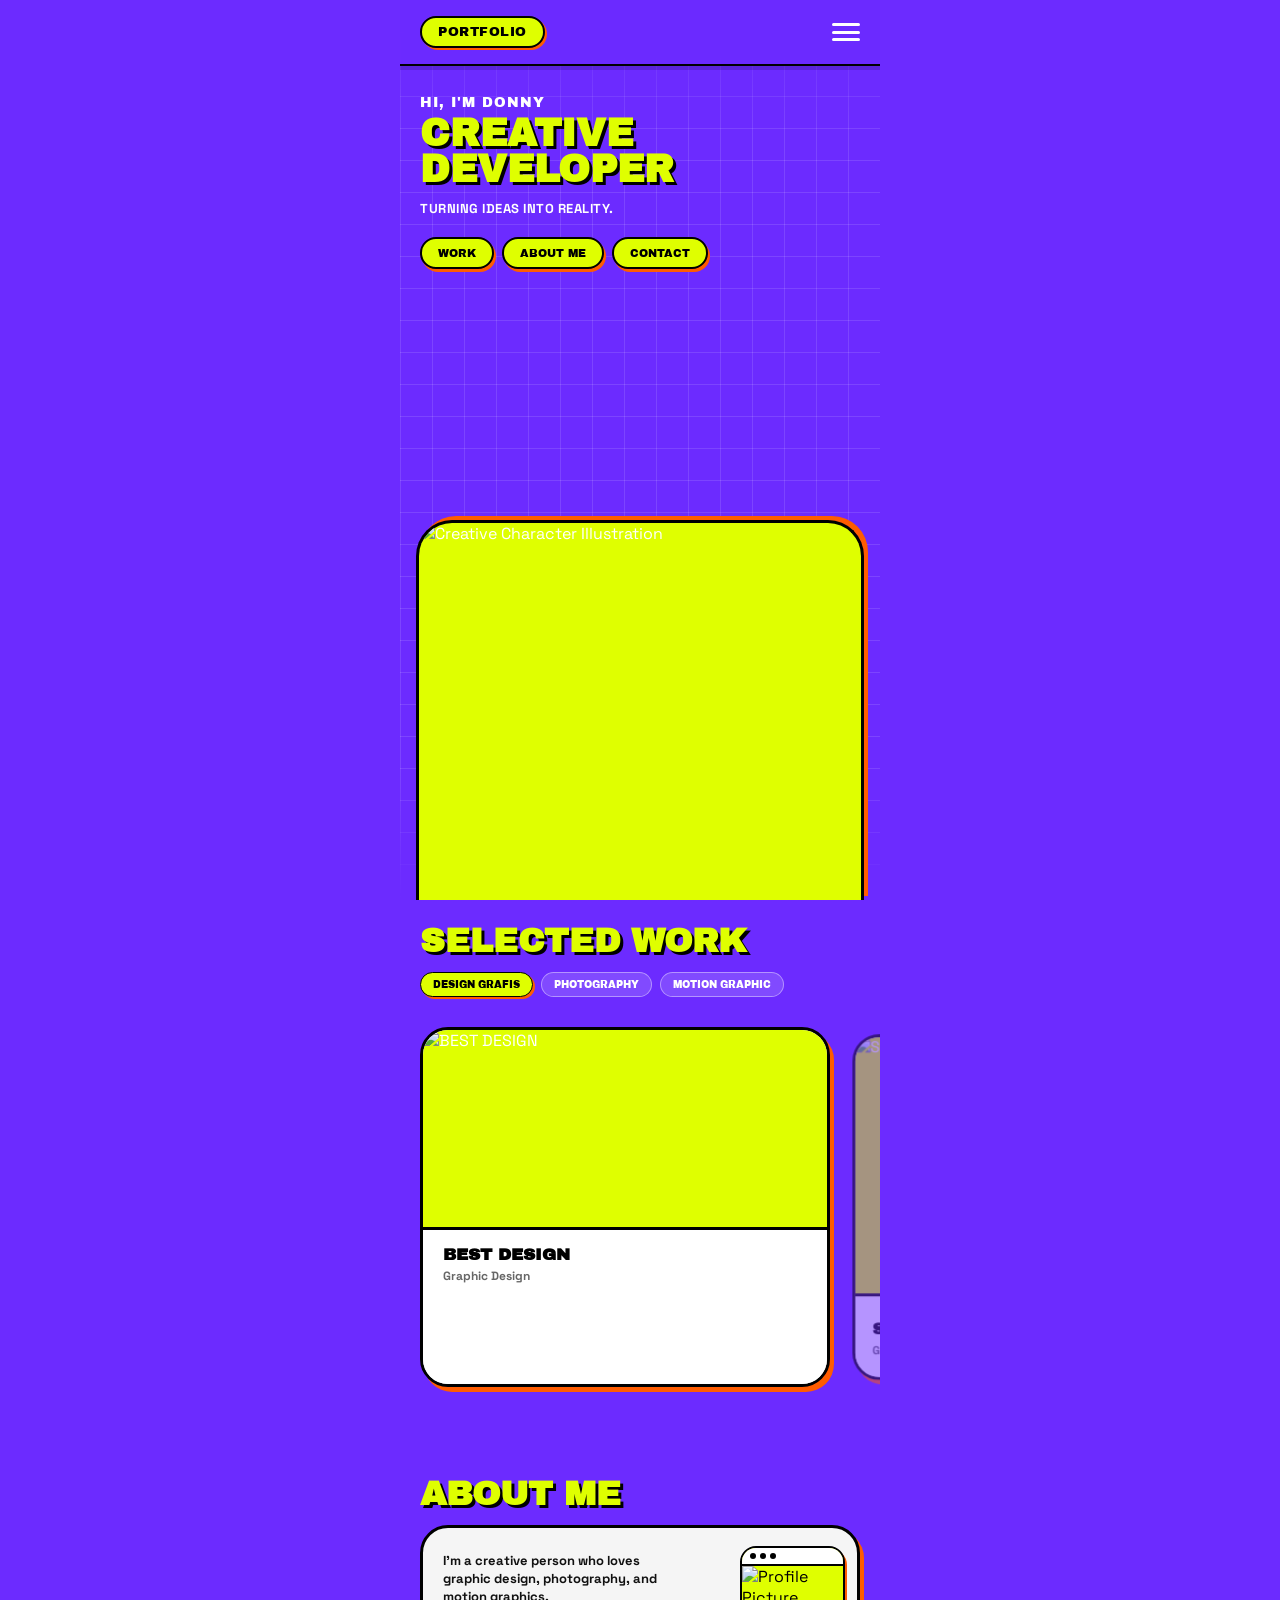
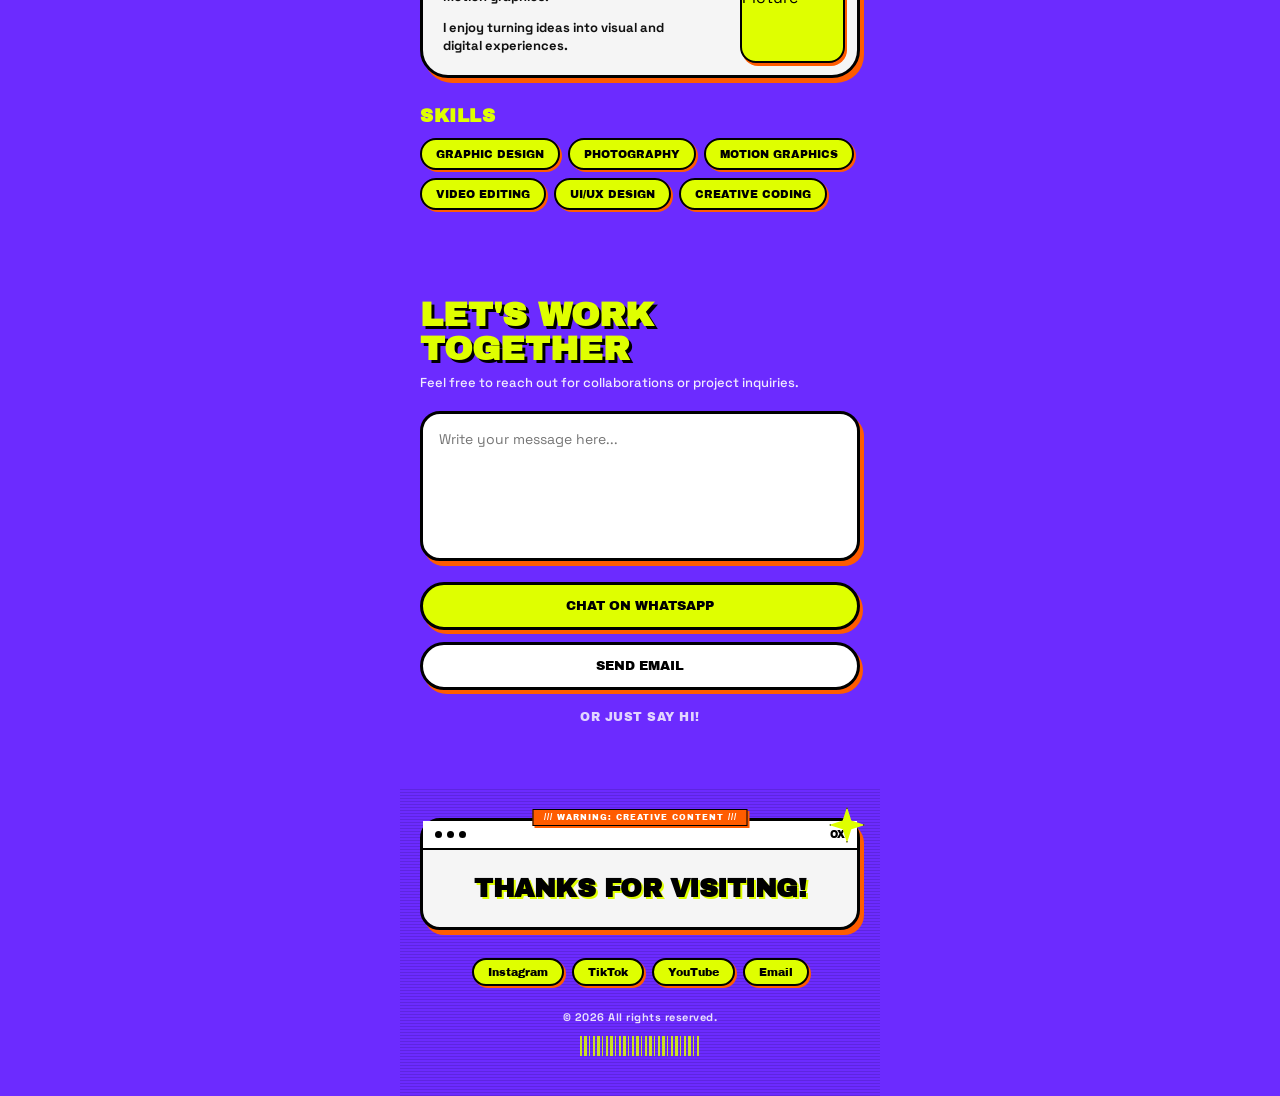
==== mobile.html @ 58818fea "Add files via upload" ====
<!DOCTYPE html>
<html lang="en">
<head>
  <meta charset="UTF-8">
  <meta name="viewport" content="width=device-width, initial-scale=1.0">
  <title>Donny Satriadi - Portfolio</title>
  <link rel="stylesheet" href="mobile.css">
</head>
<body class="mobile-layout">
  <div class="loader-screen">
    <div class="loader-container">
      <p class="loader-title">LOADING SYSTEM...</p>
      <div class="loader-bar-wrapper">
        <div class="loader-bar-fill"></div>
      </div>
    </div>
  </div>

  <div class="bg-grid-pattern" aria-hidden="true"></div>
  
  <header class="mobile-header">
    <div class="logo-container">
      <span class="logo">PORTFOLIO</span>
    </div>
    <button type="button" id="hamburger-btn" class="hamburger-btn" aria-label="Open Menu">
      <span class="hamburger-line"></span>
      <span class="hamburger-line"></span>
      <span class="hamburger-line"></span>
    </button>
  </header>

  <section id="home" class="mobile-home">
    <div class="home-hero">
      <p class="hero-intro">HI, I'M DONNY</p>
      <h1 class="hero-title">CREATIVE DEVELOPER</h1>
      <p class="hero-subtitle">TURNING IDEAS INTO REALITY.</p>
      <div class="hero-buttons">
        <a href="#work" class="btn btn-work">WORK</a>
        <a href="#about" class="btn btn-about">ABOUT ME</a>
        <a href="#contact" class="btn btn-contact">CONTACT</a>
      </div>
    </div>

    <div class="character-area">
      <img src="images/hero-profil.png" alt="Creative Character Illustration" class="character-img">
    </div>
  </section>

  <div id="mobile-menu" class="mobile-menu-overlay">
    <div class="menu-header">
      <div class="logo-container">
        <span class="logo">PORTFOLIO</span>
      </div>
      <button type="button" id="menu-close-btn" class="close-btn" aria-label="Close Menu">&times;</button>
    </div>

    <nav class="mobile-nav">
      <ul class="nav-links">
        <li><a href="#work" class="nav-link">WORK</a></li>
        <li><a href="#about" class="nav-link">ABOUT ME</a></li>
        <li><a href="#contact" class="nav-link">CONTACT</a></li>
      </ul>
    </nav>

    <div class="menu-socials">
      <a href="#" class="social-link" aria-label="Instagram">Instagram</a>
      <a href="#" class="social-link" aria-label="TikTok">TikTok</a>
      <a href="#" class="social-link" aria-label="YouTube">YouTube</a>
      <a href="mailto:donnystr23@gmail.com" class="social-link" aria-label="Email">Email</a>
    </div>
  </div>

  <section id="work" class="mobile-work">
    <div class="work-header">
      <h2 class="section-title">SELECTED WORK</h2>
      <ul class="work-categories">
        <li class="category-item active" data-category="design">DESIGN GRAFIS</li>
        <li class="category-item" data-category="photography">PHOTOGRAPHY</li>
        <li class="category-item" data-category="motion">MOTION GRAPHIC</li>
      </ul>
    </div>

    <div class="carousel-container" id="work-carousel">
      <div class="carousel-track" id="carousel-track">
      <div class="carousel-track" id="carousel-track">
      </div>

      <div class="carousel-indicators" id="carousel-indicators">
      </div>
    </div>
  </section>

  <section id="about" class="mobile-about">
    <div class="about-content">
      <h2 class="section-title">ABOUT ME</h2>
      
      <div class="about-bio-container">
        <div class="about-text-box">
          <p class="about-desc">
            I'm a creative person who loves graphic design, photography, and motion graphics.
          </p>
          <p class="about-desc">
            I enjoy turning ideas into visual and digital experiences.
          </p>
        </div>

        <div class="about-avatar-wrapper">
          <div class="retro-window-header">
            <span class="window-dot"></span>
            <span class="window-dot1"></span>
            <span class="window-dot2"></span>
          </div>
          <img src="images/about-me.png" alt="Profile Picture" class="profile-img">
        </div>
      </div>

      <div class="skills-wrapper">
        <h3 class="skills-title">SKILLS</h3>
        <ul class="skills-list" id="skills-list"></ul>
      </div>
    </div>
  </section>

  <section id="contact" class="mobile-contact">
    <div class="contact-content">
      <h2 class="section-title">LET'S WORK TOGETHER</h2>
      <p class="contact-desc">Feel free to reach out for collaborations or project inquiries.</p>

      <form class="contact-form" action="#" method="post">
        <label for="contact-message" class="visually-hidden">Message</label>
        <textarea id="contact-message" name="message" class="contact-textarea" placeholder="Write your message here..."></textarea>
      </form>

      <div class="contact-actions">
        <a href="#" class="contact-btn whatsapp-btn" target="_blank" rel="noopener noreferrer">
          CHAT ON WHATSAPP
        </a>
        <a href="#" class="contact-btn email-btn">
          SEND EMAIL
        </a>
      </div>

      <p class="contact-alt-text">OR JUST SAY HI!</p>
    </div>
  </section>

  <footer class="mobile-footer">
    <div class="footer-card">
      <div class="retro-window-bar">
        <span class="window-dot"></span>
        <span class="window-dot"></span>
        <span class="window-dot"></span>
        <span class="window-close-x">OX</span>
      </div>
      <div class="footer-card-body">
        <h2 class="footer-heading">THANKS FOR VISITING!</h2>
      </div>
    </div>

    <div class="footer-socials">
      <a href="#" class="social-icon" aria-label="Instagram">Instagram</a>
      <a href="#" class="social-icon" aria-label="TikTok">TikTok</a>
      <a href="#" class="social-icon" aria-label="YouTube">YouTube</a>
      <a href="mailto:donnystr23@gmail.com" class="social-icon" aria-label="Email">Email</a>
    </div>

    <div class="footer-bottom">
      <p class="copyright">&copy; 2026 All rights reserved.</p>
    </div>
  </footer>

  <script src="mobile.js"></script>
</body>
</html>
---- mobile.css ----
@import url('https://fonts.googleapis.com/css2?family=Archivo+Black&family=Space+Grotesk:wght@500;700&display=swap');

* {
  margin: 0;
  padding: 0;
  box-sizing: border-box;
  -webkit-tap-highlight-color: transparent;
}

html {
  scroll-behavior: smooth;
}

body.mobile-layout {
  width: 100%;
  max-width: 480px;
  margin: 0 auto;
  min-height: 100vh;
  background-color: #6C2BFF;
  color: #FFFFFF;
  font-family: 'Space Grotesk', sans-serif;
  overflow-x: hidden;
  position: relative;
}

.visually-hidden {
  position: absolute;
  width: 1px;
  height: 1px;
  padding: 0;
  margin: -1px;
  overflow: hidden;
  clip: rect(0, 0, 0, 0);
  white-space: nowrap;
  border: 0;
}

.bg-grid-pattern {
  position: fixed;
  top: 0;
  left: 50%;
  transform: translateX(-50%);
  width: 100%;
  max-width: 480px;
  height: 100vh;
  z-index: 0;
  pointer-events: none;
  background-size: 32px 32px;
  background-image: 
    linear-gradient(to right, rgba(255, 255, 255, 0.12) 1px, transparent 1px),
    linear-gradient(to bottom, rgba(255, 255, 255, 0.12) 1px, transparent 1px);
  -webkit-mask-image: linear-gradient(
    to bottom,
    transparent 0%,
    black 15%,
    black 85%,
    transparent 100%
  );
  mask-image: linear-gradient(
    to bottom,
    transparent 0%,
    black 15%,
    black 85%,
    transparent 100%
  );
}

.mobile-home,
.mobile-work,
.mobile-about,
.mobile-contact,
.mobile-footer {
  position: relative;
  z-index: 1;
}

.mobile-header {
  position: fixed;
  top: 0;
  left: 50%;
  transform: translateX(-50%);
  width: 100%;
  max-width: 480px;
  z-index: 100;
  display: flex;
  justify-content: space-between;
  align-items: center;
  padding: 16px 20px;
  background: rgba(108, 43, 255, 0.95);
  backdrop-filter: blur(10px);
  border-bottom: 2px solid #000000;
  box-shadow: 0 4px 0 rgba(0, 0, 0, 0.15);
}

.logo-container .logo {
  display: inline-block;
  background-color: #DFFF00;
  color: #000000;
  font-family: 'Archivo Black', sans-serif;
  font-size: 13px;
  padding: 7px 16px;
  border-radius: 50px;
  border: 2px solid #000000;
  box-shadow: 2px 2px 0 #FF5C00;
  letter-spacing: 0.5px;
}

.hamburger-btn {
  background: none;
  border: none;
  cursor: pointer;
  display: flex;
  flex-direction: column;
  justify-content: space-between;
  width: 28px;
  height: 18px;
  padding: 0;
}

.hamburger-line {
  display: block;
  width: 100%;
  height: 3px;
  background-color: #FFFFFF;
  border-radius: 4px;
  transition: transform 0.25s ease, opacity 0.25s ease;
}

.mobile-home {
  display: flex;
  flex-direction: column;
  min-height: 100vh;
  padding-top: 75px;
  padding-bottom: 0;
}

.home-hero {
  padding: 20px 20px 10px;
}

.hero-intro {
  font-family: 'Archivo Black', sans-serif;
  font-size: 14px;
  letter-spacing: 1px;
  color: #FFFFFF;
  margin-bottom: 6px;
}

.hero-title {
  font-family: 'Archivo Black', sans-serif;
  font-size: 38px;
  line-height: 0.95;
  color: #DFFF00;
  text-transform: uppercase;
  margin-bottom: 12px;
  text-shadow: 3px 3px 0 #000000;
}

.hero-subtitle {
  font-family: 'Space Grotesk', sans-serif;
  font-weight: 700;
  font-size: 13px;
  letter-spacing: 0.5px;
  color: #FFFFFF;
  margin-bottom: 20px;
}

.hero-buttons {
  display: flex;
  gap: 8px;
  flex-wrap: wrap;
  margin-bottom: 24px;
}

.hero-buttons .btn {
  background-color: #DFFF00;
  color: #000000;
  text-decoration: none;
  font-family: 'Archivo Black', sans-serif;
  font-size: 11px;
  padding: 8px 16px;
  border-radius: 50px;
  border: 2px solid #000000;
  box-shadow: 2px 3px 0 #FF5C00;
  transition: transform 0.15s ease, box-shadow 0.15s ease;
}

.hero-buttons .btn:active {
  transform: translate(2px, 2px);
  box-shadow: 0 0 0 #FF5C00;
}

.character-area {
  margin: auto 16px 0;
  background-color: #DFFF00;
  border: 3px solid #000000;
  border-bottom: none;
  border-radius: 36px 36px 0 0;
  overflow: hidden;
  box-shadow: 4px -4px 0 #FF5C00;
  display: flex;
  justify-content: center;
  align-items: flex-end;
  height: 380px;
}

.character-img {
  width: 100%;
  height: 100%;
  object-fit: cover;
  object-position: top center;
  display: block;
}

.intro-ready .hero-intro,
.intro-ready .hero-title,
.intro-ready .hero-subtitle,
.intro-ready .hero-buttons,
.intro-ready .character-area {
  opacity: 0;
}

.intro-active .hero-intro {
  animation: y2kPop 0.55s cubic-bezier(0.34, 1.56, 0.64, 1) 0.05s forwards;
}

.intro-active .hero-title {
  animation: y2kPop 0.55s cubic-bezier(0.34, 1.56, 0.64, 1) 0.15s forwards;
}

.intro-active .hero-subtitle {
  animation: y2kPop 0.55s cubic-bezier(0.34, 1.56, 0.64, 1) 0.25s forwards;
}

.intro-active .hero-buttons {
  animation: y2kPop 0.55s cubic-bezier(0.34, 1.56, 0.64, 1) 0.35s forwards;
}

.intro-active .character-area {
  animation: y2kSlideUp 0.65s cubic-bezier(0.34, 1.56, 0.64, 1) 0.4s forwards;
}

.mobile-menu-overlay {
  position: fixed;
  top: 0;
  left: 0;
  width: 100%;
  height: 100vh;
  background-color: #111111;
  z-index: 999;
  display: flex;
  flex-direction: column;
  justify-content: space-between;
  padding: 20px;
  transform: translateX(100%);
  transition: transform 0.35s cubic-bezier(0.4, 0, 0.2, 1);
}

.mobile-menu-overlay.active {
  transform: translateX(0);
}

.menu-header {
  display: flex;
  justify-content: space-between;
  align-items: center;
}

.close-btn {
  background: none;
  border: none;
  color: #FFFFFF;
  font-size: 36px;
  line-height: 1;
  cursor: pointer;
  padding: 0 6px;
}

.mobile-nav {
  display: flex;
  flex-direction: column;
  align-items: center;
}

.nav-links {
  list-style: none;
  display: flex;
  flex-direction: column;
  gap: 28px;
  text-align: center;
}

.nav-link {
  text-decoration: none;
  font-family: 'Archivo Black', sans-serif;
  font-size: 34px;
  color: #DFFF00;
  letter-spacing: 1px;
  transition: color 0.2s ease, transform 0.2s ease;
  display: inline-block;
}

.nav-link:active {
  color: #FFFFFF;
  transform: scale(0.95);
}

.menu-socials {
  display: flex;
  justify-content: center;
  gap: 16px;
  padding-bottom: 24px;
}

.menu-socials .social-link {
  color: #000000;
  background-color: #DFFF00;
  text-decoration: none;
  font-size: 12px;
  font-family: 'Archivo Black', sans-serif;
  border: 2px solid #000000;
  box-shadow: 2px 2px 0 #FF5C00;
  padding: 6px 14px;
  border-radius: 20px;
}

.mobile-work {
  padding-bottom: 40px;
}

.work-header {
  padding: 24px 20px 14px;
}

.section-title {
  font-family: 'Archivo Black', sans-serif;
  font-size: 34px;
  line-height: 1;
  color: #DFFF00;
  text-transform: uppercase;
  text-shadow: 3px 3px 0 #000000;
  margin-bottom: 14px;
}

.work-categories {
  display: flex;
  gap: 8px;
  list-style: none;
  overflow-x: auto;
  padding-bottom: 6px;
  scrollbar-width: none;
}

.work-categories::-webkit-scrollbar {
  display: none;
}

.category-item {
  font-family: 'Archivo Black', sans-serif;
  font-size: 10px;
  white-space: nowrap;
  padding: 6px 12px;
  border-radius: 20px;
  background-color: rgba(255, 255, 255, 0.15);
  color: #FFFFFF;
  border: 1.5px solid rgba(255, 255, 255, 0.4);
  cursor: pointer;
  transition: all 0.2s ease;
}

.category-item.active {
  background-color: #DFFF00;
  color: #000000;
  border-color: #000000;
  box-shadow: 2px 2px 0 #FF5C00;
}

.carousel-container {
  width: 100%;
  overflow: hidden;
  padding: 10px 0;
}

.carousel-track {
  display: flex;
  align-items: stretch;
  gap: 16px;
  overflow-x: auto;
  scroll-snap-type: x mandatory;
  padding: 0 20px 16px;
  scrollbar-width: none;
}

.carousel-track::-webkit-scrollbar {
  display: none;
}

.project-card {
  height: 360px;
  background-color: #F5F5F5;
  border-radius: 28px;
  border: 3px solid #000000;
  box-shadow: 4px 5px 0 #FF5C00;
  overflow: hidden;
  display: flex;
  flex-direction: column;
  scroll-snap-align: center;
  scroll-snap-stop: always;
  cursor: pointer;
  opacity: 0.5;
  transform: scale(0.96);
  transition: opacity 0.3s ease, transform 0.3s ease;
}

.project-card.is-active {
  opacity: 1;
  transform: scale(1);
}

.project-card.featured-project {
  flex: 0 0 88vw;
  max-width: 410px;
}

.project-card.featured-project .card-media {
  height: 200px;
  flex: none;
  border-bottom: 3px solid #000000;
}

.project-card.featured-project .card-info {
  flex: 1;
  height: auto;
  padding: 16px 20px;
  display: flex;
  flex-direction: column;
  justify-content: flex-start;
}

.project-card:not(.featured-project) {
  flex: 0 0 76vw;
  max-width: 320px;
}

.project-card:not(.featured-project) .card-media {
  height: 270px;
  flex: none;
  border-bottom: 3px solid #000000;
}

.project-card:not(.featured-project) .card-info {
  height: 90px;
  flex: none;
  padding: 12px 18px;
  display: flex;
  flex-direction: column;
  justify-content: center;
}

.card-media {
  position: relative;
  width: 100%;
  background-color: #DFFF00;
  overflow: hidden;
}

.project-img {
  width: 100%;
  height: 100%;
  object-fit: cover;
  display: block;
}

.card-info {
  background-color: #FFFFFF;
}

.project-title {
  font-family: 'Archivo Black', sans-serif;
  font-size: 17px;
  color: #000000;
  line-height: 1.1;
  margin-bottom: 3px;
}

.project-category {
  font-size: 12px;
  font-weight: 700;
  color: #666666;
}

.carousel-indicators {
  display: flex;
  justify-content: center;
  align-items: center;
  gap: 4px;
  margin-top: 6px;
}

.indicator {
  position: relative;
  width: 34px;
  height: 34px;
  display: flex;
  align-items: center;
  justify-content: center;
  cursor: pointer;
}

.indicator::after {
  content: "";
  width: 9px;
  height: 9px;
  border-radius: 50%;
  background-color: rgba(255, 255, 255, 0.4);
  border: 1.5px solid #000000;
  transition: all 0.25s ease;
}

.indicator.active::after {
  width: 14px;
  height: 14px;
  background-color: #DFFF00;
  box-shadow: 1px 1px 0 #FF5C00;
}

.mobile-about {
  padding-bottom: 40px;
}

.about-content {
  padding: 24px 20px;
}

.about-bio-container {
  background-color: #F5F5F5;
  color: #000000;
  border-radius: 28px;
  padding: 24px 20px 20px;
  border: 3px solid #000000;
  box-shadow: 4px 5px 0 #FF5C00;
  position: relative;
  overflow: hidden;
  margin-bottom: 28px;
}

.about-text-box {
  width: 62%;
  display: flex;
  flex-direction: column;
  gap: 12px;
}

.about-desc {
  font-size: 13px;
  line-height: 1.4;
  font-weight: 700;
  color: #111111;
}

.about-avatar-wrapper {
  position: absolute;
  right: 12px;
  bottom: 12px;
  width: 105px;
  background-color: #DFFF00;
  border: 2px solid #000000;
  border-radius: 16px;
  overflow: hidden;
  box-shadow: 2px 3px 0 #FF5C00;
}

.retro-window-header {
  display: flex;
  gap: 4px;
  padding: 5px 8px;
  background-color: #FFFFFF;
  border-bottom: 2px solid #000000;
}

.retro-window-header span[class^="window-dot"] {
  width: 6px;
  height: 6px;
  border-radius: 50%;
  background-color: #000000;
}

.profile-img {
  width: 100%;
  height: 95px;
  object-fit: cover;
  display: block;
}

.skills-wrapper {
  margin-top: 10px;
}

.skills-title {
  font-family: 'Archivo Black', sans-serif;
  font-size: 18px;
  color: #DFFF00;
  margin-bottom: 12px;
  letter-spacing: 0.5px;
}

.skills-list {
  display: flex;
  flex-wrap: wrap;
  gap: 8px;
  list-style: none;
}

.skill-tag {
  background-color: #DFFF00;
  color: #000000;
  font-family: 'Archivo Black', sans-serif;
  font-size: 11px;
  padding: 8px 14px;
  border-radius: 50px;
  border: 2px solid #000000;
  box-shadow: 2px 2px 0 #FF5C00;
}

.mobile-contact {
  padding-bottom: 40px;
}

.contact-content {
  padding: 24px 20px;
}

.contact-desc {
  font-size: 13px;
  font-weight: 500;
  margin-top: -6px;
  margin-bottom: 20px;
  color: rgba(255, 255, 255, 0.9);
}

.contact-form {
  margin-bottom: 16px;
}

.contact-textarea {
  width: 100%;
  height: 150px;
  background-color: #FFFFFF;
  border: 3px solid #000000;
  border-radius: 20px;
  padding: 16px;
  font-family: 'Space Grotesk', sans-serif;
  font-size: 14px;
  color: #000000;
  box-shadow: 4px 5px 0 #FF5C00;
  resize: none;
  outline: none;
}

.contact-textarea:focus {
  border-color: #DFFF00;
}

.contact-actions {
  display: flex;
  flex-direction: column;
  gap: 12px;
  margin-bottom: 20px;
}

.contact-btn {
  display: block;
  width: 100%;
  text-align: center;
  text-decoration: none;
  font-family: 'Archivo Black', sans-serif;
  font-size: 13px;
  padding: 14px 20px;
  border-radius: 50px;
  border: 3px solid #000000;
  box-shadow: 3px 4px 0 #FF5C00;
  transition: transform 0.15s ease, box-shadow 0.15s ease;
}

.contact-btn:active {
  transform: translate(2px, 2px);
  box-shadow: 1px 1px 0 #000000;
}

.whatsapp-btn {
  background-color: #DFFF00;
  color: #000000;
}

.email-btn {
  background-color: #FFFFFF;
  color: #000000;
}

.contact-alt-text {
  text-align: center;
  font-family: 'Archivo Black', sans-serif;
  font-size: 12px;
  letter-spacing: 0.5px;
  color: rgba(255, 255, 255, 0.8);
}

.mobile-footer {
  padding: 30px 20px 40px;
  display: flex;
  flex-direction: column;
  align-items: center;
  text-align: center;
  position: relative;
  overflow: hidden;
}

.mobile-footer::before {
  content: "";
  position: absolute;
  top: 0;
  left: 0;
  width: 100%;
  height: 100%;
  background: repeating-linear-gradient(
    0deg,
    rgba(0, 0, 0, 0.12) 0px,
    rgba(0, 0, 0, 0.12) 1px,
    transparent 1px,
    transparent 3px
  );
  pointer-events: none;
  z-index: 1;
}

.footer-card {
  width: 100%;
  background-color: #F5F5F5;
  border: 3px solid #000000;
  border-radius: 20px;
  box-shadow: 4px 5px 0 #FF5C00;
  position: relative;
  margin-bottom: 28px;
  z-index: 2;
}

.footer-card::before {
  content: "/// WARNING: CREATIVE CONTENT ///";
  position: absolute;
  top: -12px;
  left: 50%;
  transform: translateX(-50%);
  background-color: #FF5C00;
  color: #FFFFFF;
  font-family: 'Archivo Black', sans-serif;
  font-size: 8px;
  letter-spacing: 1px;
  padding: 3px 10px;
  border: 1.5px solid #000000;
  white-space: nowrap;
  box-shadow: 2px 2px 0 #FF5C00;
  z-index: 4;
}

.footer-card::after {
  content: "";
  position: absolute;
  top: -14px;
  right: -8px;
  width: 32px;
  height: 32px;
  background-color: #DFFF00;
  border: 2px solid #000000;
  clip-path: polygon(
    50% 0%, 62% 38%, 100% 50%, 62% 62%, 
    50% 100%, 38% 62%, 0% 50%, 38% 38%
  );
  box-shadow: 2px 2px 0 #FF5C00;
  animation: y2kFloat 2.5s ease-in-out infinite alternate;
  z-index: 5;
}

.retro-window-bar {
  display: flex;
  align-items: center;
  padding: 8px 12px;
  background-color: #FFFFFF;
  border-bottom: 2px solid #000000;
  gap: 5px;
}

.retro-window-bar .window-dot {
  width: 7px;
  height: 7px;
  border-radius: 50%;
  background-color: #000000;
}

.window-close-x {
  margin-left: auto;
  font-family: 'Archivo Black', sans-serif;
  font-size: 10px;
  color: #000000;
}

.footer-card-body {
  padding: 24px 16px;
}

.footer-heading {
  font-family: 'Archivo Black', sans-serif;
  font-size: 26px;
  line-height: 1.1;
  color: #000000;
  text-shadow: 2px 2px 0 #DFFF00;
  letter-spacing: -0.5px;
}

.footer-socials {
  display: flex;
  flex-wrap: wrap;
  justify-content: center;
  gap: 8px;
  margin-bottom: 24px;
  z-index: 2;
}

.social-icon {
  display: inline-block;
  background-color: #DFFF00;
  color: #000000;
  text-decoration: none;
  font-family: 'Archivo Black', sans-serif;
  font-size: 11px;
  border: 2px solid #000000;
  box-shadow: 2px 2px 0 #FF5C00;
  padding: 6px 14px;
  border-radius: 50px;
  transition: transform 0.15s ease, box-shadow 0.15s ease;
}

.social-icon:active {
  transform: translate(1px, 1px);
  box-shadow: 1px 1px 0 #FF5C00;
}

.footer-bottom {
  z-index: 2;
}

.footer-bottom .copyright {
  font-size: 11px;
  font-weight: 700;
  color: rgba(255, 255, 255, 0.85);
  letter-spacing: 0.5px;
}

.footer-bottom::after {
  content: "";
  display: block;
  width: 120px;
  height: 20px;
  margin: 12px auto 0;
  background: repeating-linear-gradient(
    90deg,
    #DFFF00 0px,
    #DFFF00 2px,
    transparent 2px,
    transparent 4px,
    #DFFF00 4px,
    #DFFF00 7px,
    transparent 7px,
    transparent 9px,
    #DFFF00 9px,
    #DFFF00 10px,
    transparent 10px,
    transparent 13px
  );
  opacity: 0.85;
}

@keyframes y2kPop {
  0% {
    opacity: 0;
    transform: scale(0.82) translateY(14px);
  }
  75% {
    transform: scale(1.04) translateY(-3px);
  }
  100% {
    opacity: 1;
    transform: scale(1) translateY(0);
  }
}

@keyframes y2kSlideUp {
  0% {
    opacity: 0;
    transform: translateY(40px) scale(0.95);
  }
  75% {
    transform: translateY(-4px) scale(1.01);
  }
  100% {
    opacity: 1;
    transform: translateY(0) scale(1);
  }
}

@keyframes y2kFloat {
  0% {
    transform: rotate(0deg) scale(0.9);
  }
  100% {
    transform: rotate(15deg) scale(1.15);
  }
}

.loader-screen {
  position: fixed;
  inset: 0;
  background-color: #6C2BFF;
  display: flex;
  justify-content: center;
  align-items: center;
  z-index: 99999;
  transition: opacity 0.4s ease, visibility 0.4s ease;
}

.loader-screen.hide {
  opacity: 0;
  visibility: hidden;
  pointer-events: none;
}

.loader-container {
  display: flex;
  flex-direction: column;
  align-items: center;
  text-align: center;
}

.loader-title {
  font-family: 'Archivo Black', sans-serif;
  font-size: 20px;
  color: #DFFF00;
  margin-bottom: 14px;
  letter-spacing: 2px;
  text-shadow: 3px 3px 0 #111111;
}

.loader-bar-wrapper {
  width: 200px;
  height: 16px;
  border: 3px solid #111111;
  background: #FFE88C;
  box-shadow: 4px 4px 0 #FF5C00;
  border-radius: 50px;
  overflow: hidden;
  padding: 2px;
}

.loader-bar-fill {
  width: 100%;
  height: 100%;
  background: #6C2BFF;
  border-radius: 50px;
  transform-origin: left;
  animation: loadPulse 0.7s ease-in-out infinite alternate;
}

@keyframes loadPulse {
  0% { transform: scaleX(0.15); }
  100% { transform: scaleX(1); }
}
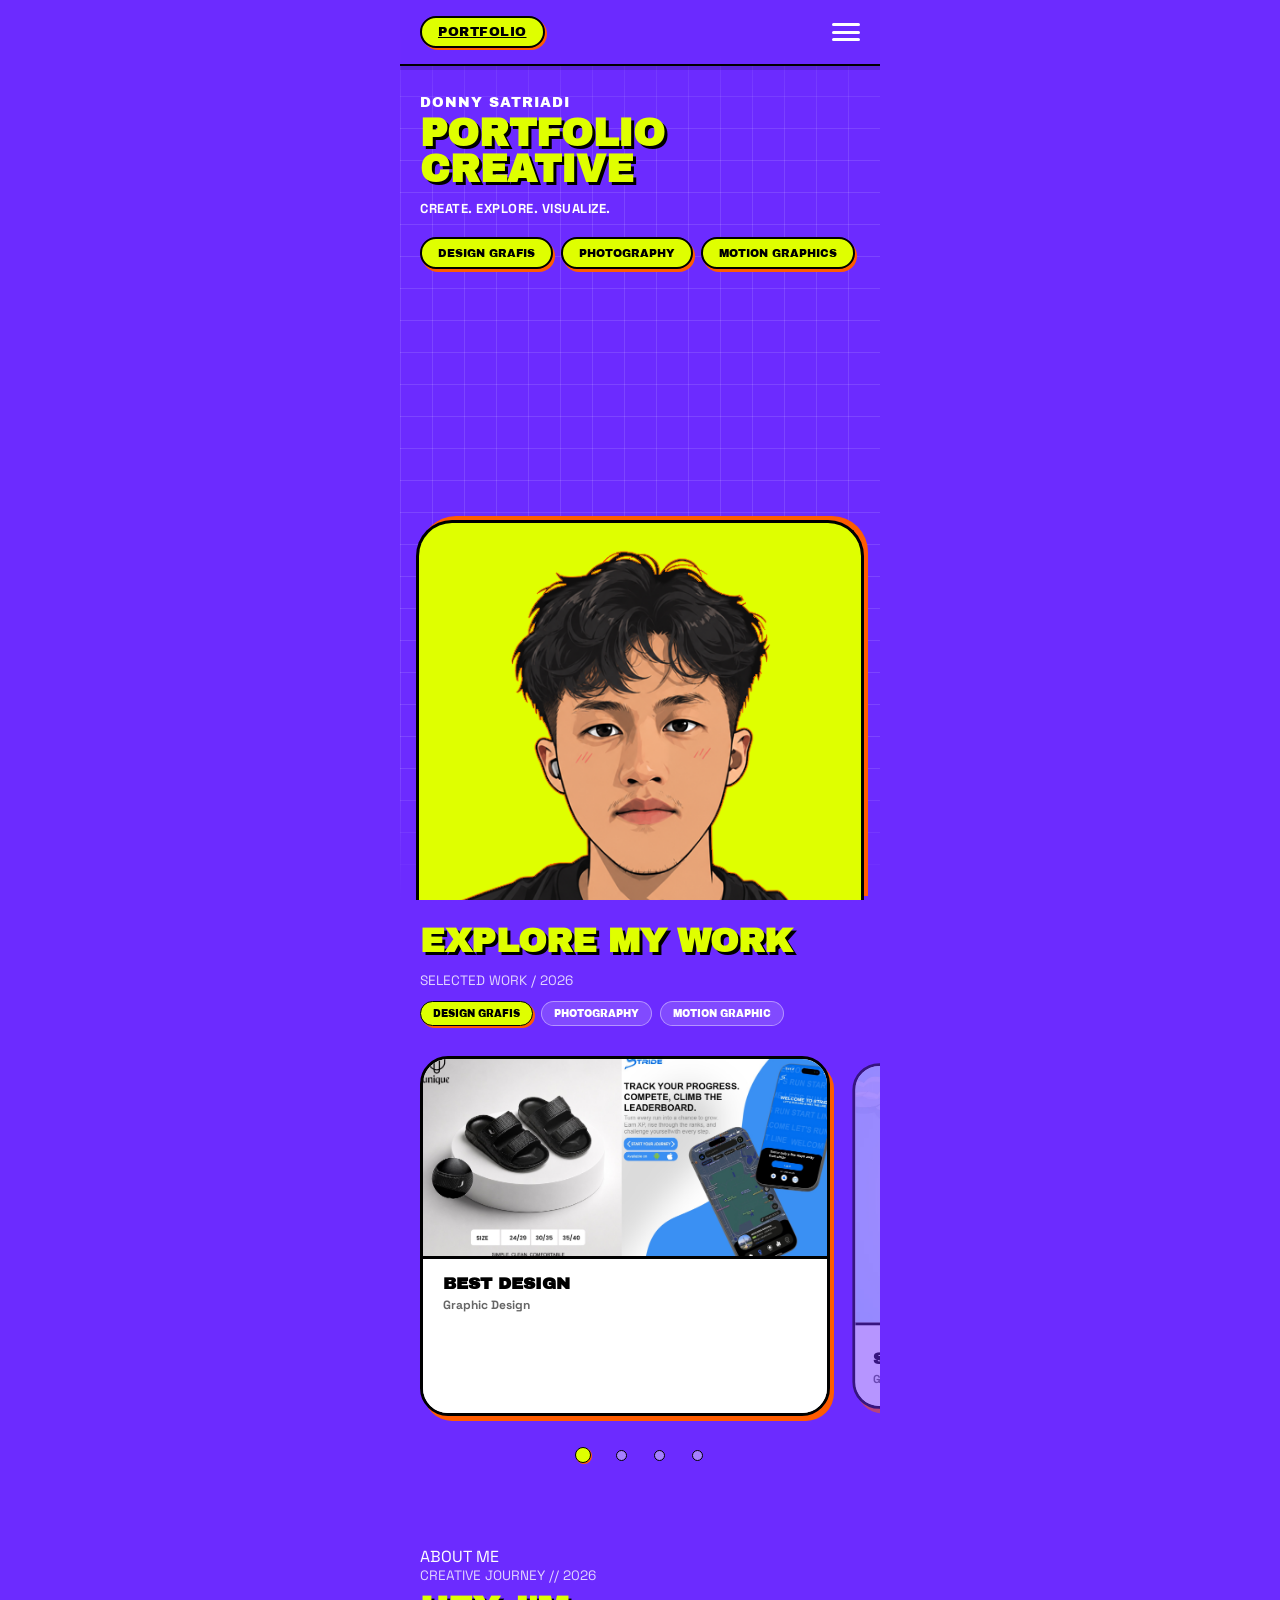
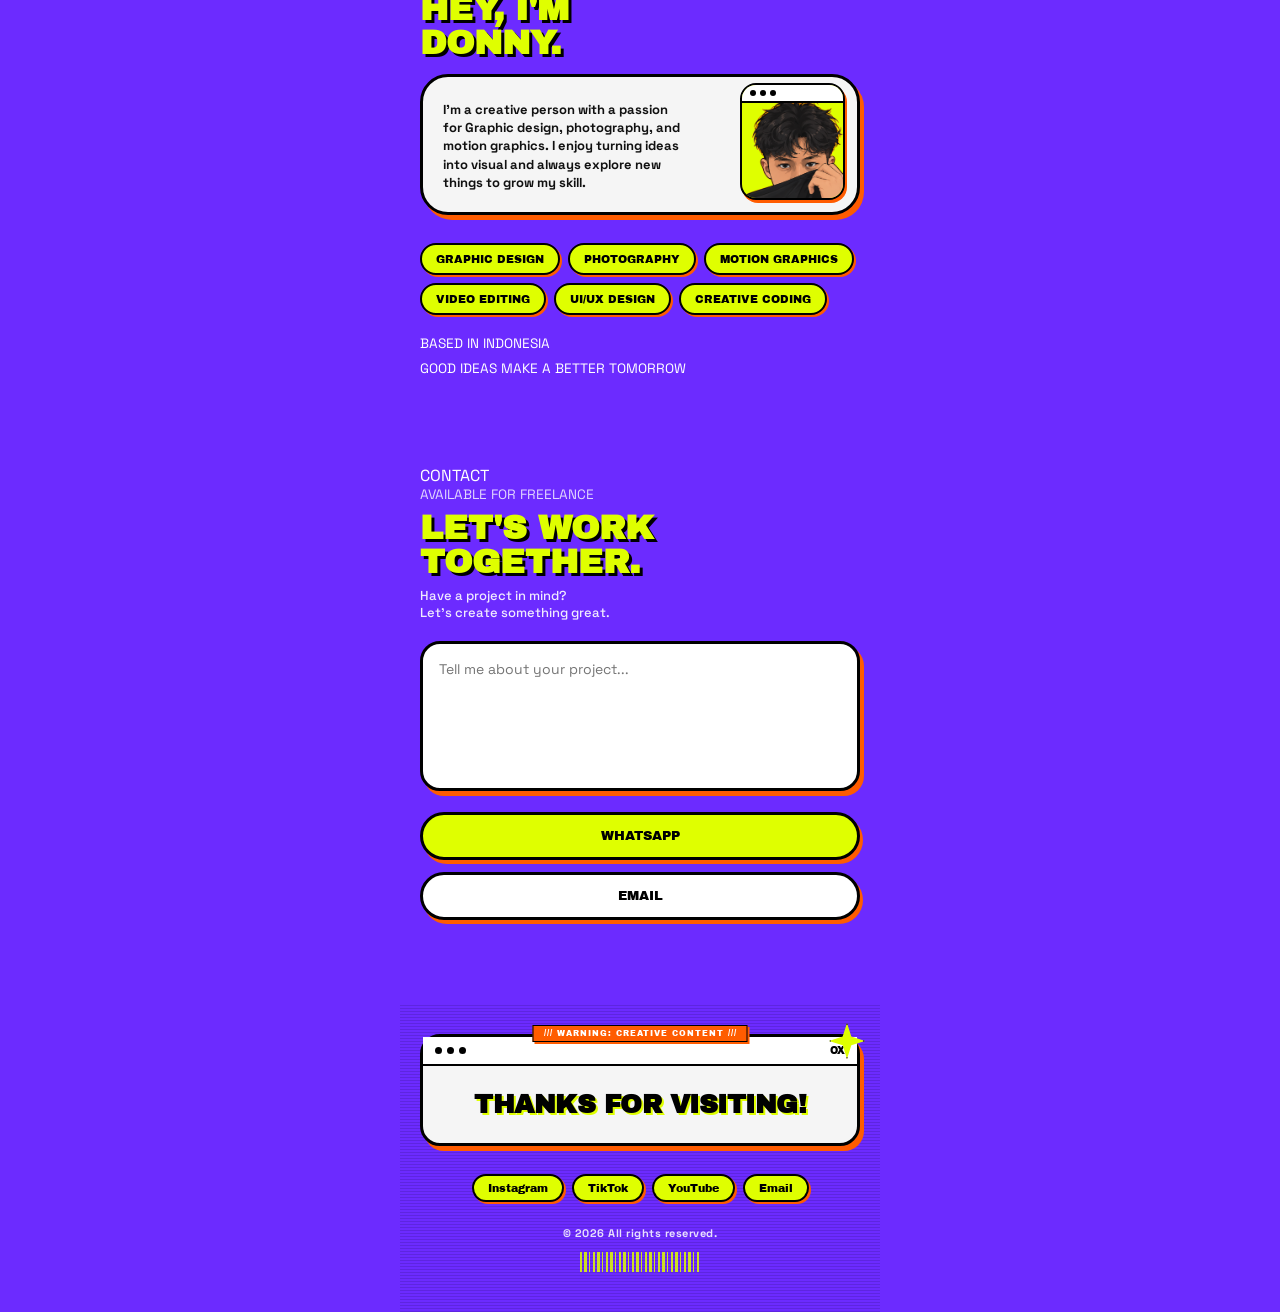
==== commit bf6aef4f: "Update mobile.html" ====
--- a/mobile.html
+++ b/mobile.html
@@ -20,7 +20,7 @@
   
   <header class="mobile-header">
     <div class="logo-container">
-      <span class="logo">PORTFOLIO</span>
+      <a href="#home" class="logo">PORTFOLIO</a>
     </div>
     <button type="button" id="hamburger-btn" class="hamburger-btn" aria-label="Open Menu">
       <span class="hamburger-line"></span>
@@ -31,13 +31,16 @@
 
   <section id="home" class="mobile-home">
     <div class="home-hero">
-      <p class="hero-intro">HI, I'M DONNY</p>
-      <h1 class="hero-title">CREATIVE DEVELOPER</h1>
-      <p class="hero-subtitle">TURNING IDEAS INTO REALITY.</p>
+      <p class="hero-intro">DONNY SATRIADI</p>
+      <h1 class="hero-title">
+        <span>PORTFOLIO</span><br>
+        <span>CREATIVE</span>
+      </h1>
+      <p class="hero-subtitle">CREATE. EXPLORE. VISUALIZE.</p>
       <div class="hero-buttons">
-        <a href="#work" class="btn btn-work">WORK</a>
-        <a href="#about" class="btn btn-about">ABOUT ME</a>
-        <a href="#contact" class="btn btn-contact">CONTACT</a>
+        <a href="#work" class="btn btn-work">DESIGN GRAFIS</a>
+        <a href="#work" class="btn btn-about">PHOTOGRAPHY</a>
+        <a href="#work" class="btn btn-contact">MOTION GRAPHICS</a>
       </div>
     </div>
 
@@ -72,7 +75,8 @@
 
   <section id="work" class="mobile-work">
     <div class="work-header">
-      <h2 class="section-title">SELECTED WORK</h2>
+      <h2 class="section-title">EXPLORE MY WORK</h2>
+      <p class="work-subtitle" style="font-size: 0.85rem; opacity: 0.8; margin-bottom: 12px;">SELECTED WORK / 2026</p>
       <ul class="work-categories">
         <li class="category-item active" data-category="design">DESIGN GRAFIS</li>
         <li class="category-item" data-category="photography">PHOTOGRAPHY</li>
@@ -81,7 +85,6 @@
     </div>
 
     <div class="carousel-container" id="work-carousel">
-      <div class="carousel-track" id="carousel-track">
       <div class="carousel-track" id="carousel-track">
       </div>
 
@@ -92,15 +95,14 @@
 
   <section id="about" class="mobile-about">
     <div class="about-content">
-      <h2 class="section-title">ABOUT ME</h2>
+      <span class="section-label">ABOUT ME</span>
+      <p class="about-subtitle" style="font-size: 0.85rem; opacity: 0.8; margin-bottom: 8px;">CREATIVE JOURNEY // 2026</p>
+      <h2 class="section-title">HEY, I'M<br>DONNY.</h2>
       
       <div class="about-bio-container">
         <div class="about-text-box">
           <p class="about-desc">
-            I'm a creative person who loves graphic design, photography, and motion graphics.
-          </p>
-          <p class="about-desc">
-            I enjoy turning ideas into visual and digital experiences.
+            I’m a creative person with a passion for Graphic design, photography, and motion graphics. I enjoy turning ideas into visual and always explore new things to grow my skill.
           </p>
         </div>
 
@@ -115,32 +117,44 @@
       </div>
 
       <div class="skills-wrapper">
-        <h3 class="skills-title">SKILLS</h3>
-        <ul class="skills-list" id="skills-list"></ul>
+        <ul class="skills-list" id="skills-list">
+          <li class="skill-pill">GRAPHIC DESIGN</li>
+          <li class="skill-pill">PHOTOGRAPHY</li>
+          <li class="skill-pill">MOTION GRAPHICS</li>
+        </ul>
+      </div>
+
+      <div class="about-extras" style="margin-top: 20px; display: flex; flex-direction: column; gap: 8px;">
+        <div class="location-pill" style="font-size: 0.85rem;">
+          <span class="location-text">BASED IN INDONESIA</span>
+        </div>
+        <div class="tagline-pill" style="font-size: 0.85rem;">
+          <span class="tagline-text">GOOD IDEAS MAKE A BETTER TOMORROW</span>
+        </div>
       </div>
     </div>
   </section>
 
   <section id="contact" class="mobile-contact">
     <div class="contact-content">
-      <h2 class="section-title">LET'S WORK TOGETHER</h2>
-      <p class="contact-desc">Feel free to reach out for collaborations or project inquiries.</p>
+      <span class="section-label">CONTACT</span>
+      <p class="contact-subtitle" style="font-size: 0.85rem; opacity: 0.8; margin-bottom: 8px;">AVAILABLE FOR FREELANCE</p>
+      <h2 class="section-title">LET'S WORK<br>TOGETHER.</h2>
+      <p class="contact-desc">Have a project in mind?<br>Let's create something great.</p>
 
       <form class="contact-form" action="#" method="post">
         <label for="contact-message" class="visually-hidden">Message</label>
-        <textarea id="contact-message" name="message" class="contact-textarea" placeholder="Write your message here..."></textarea>
+        <textarea id="contact-message" name="message" class="contact-textarea" placeholder="Tell me about your project..."></textarea>
       </form>
 
       <div class="contact-actions">
-        <a href="#" class="contact-btn whatsapp-btn" target="_blank" rel="noopener noreferrer">
-          CHAT ON WHATSAPP
+        <a href="#" id="waButton" class="contact-btn whatsapp-btn" target="_blank" rel="noopener noreferrer">
+          WHATSAPP
         </a>
-        <a href="#" class="contact-btn email-btn">
-          SEND EMAIL
+        <a href="#" id="emailButton" class="contact-btn email-btn">
+          EMAIL
         </a>
       </div>
-
-      <p class="contact-alt-text">OR JUST SAY HI!</p>
     </div>
   </section>
 
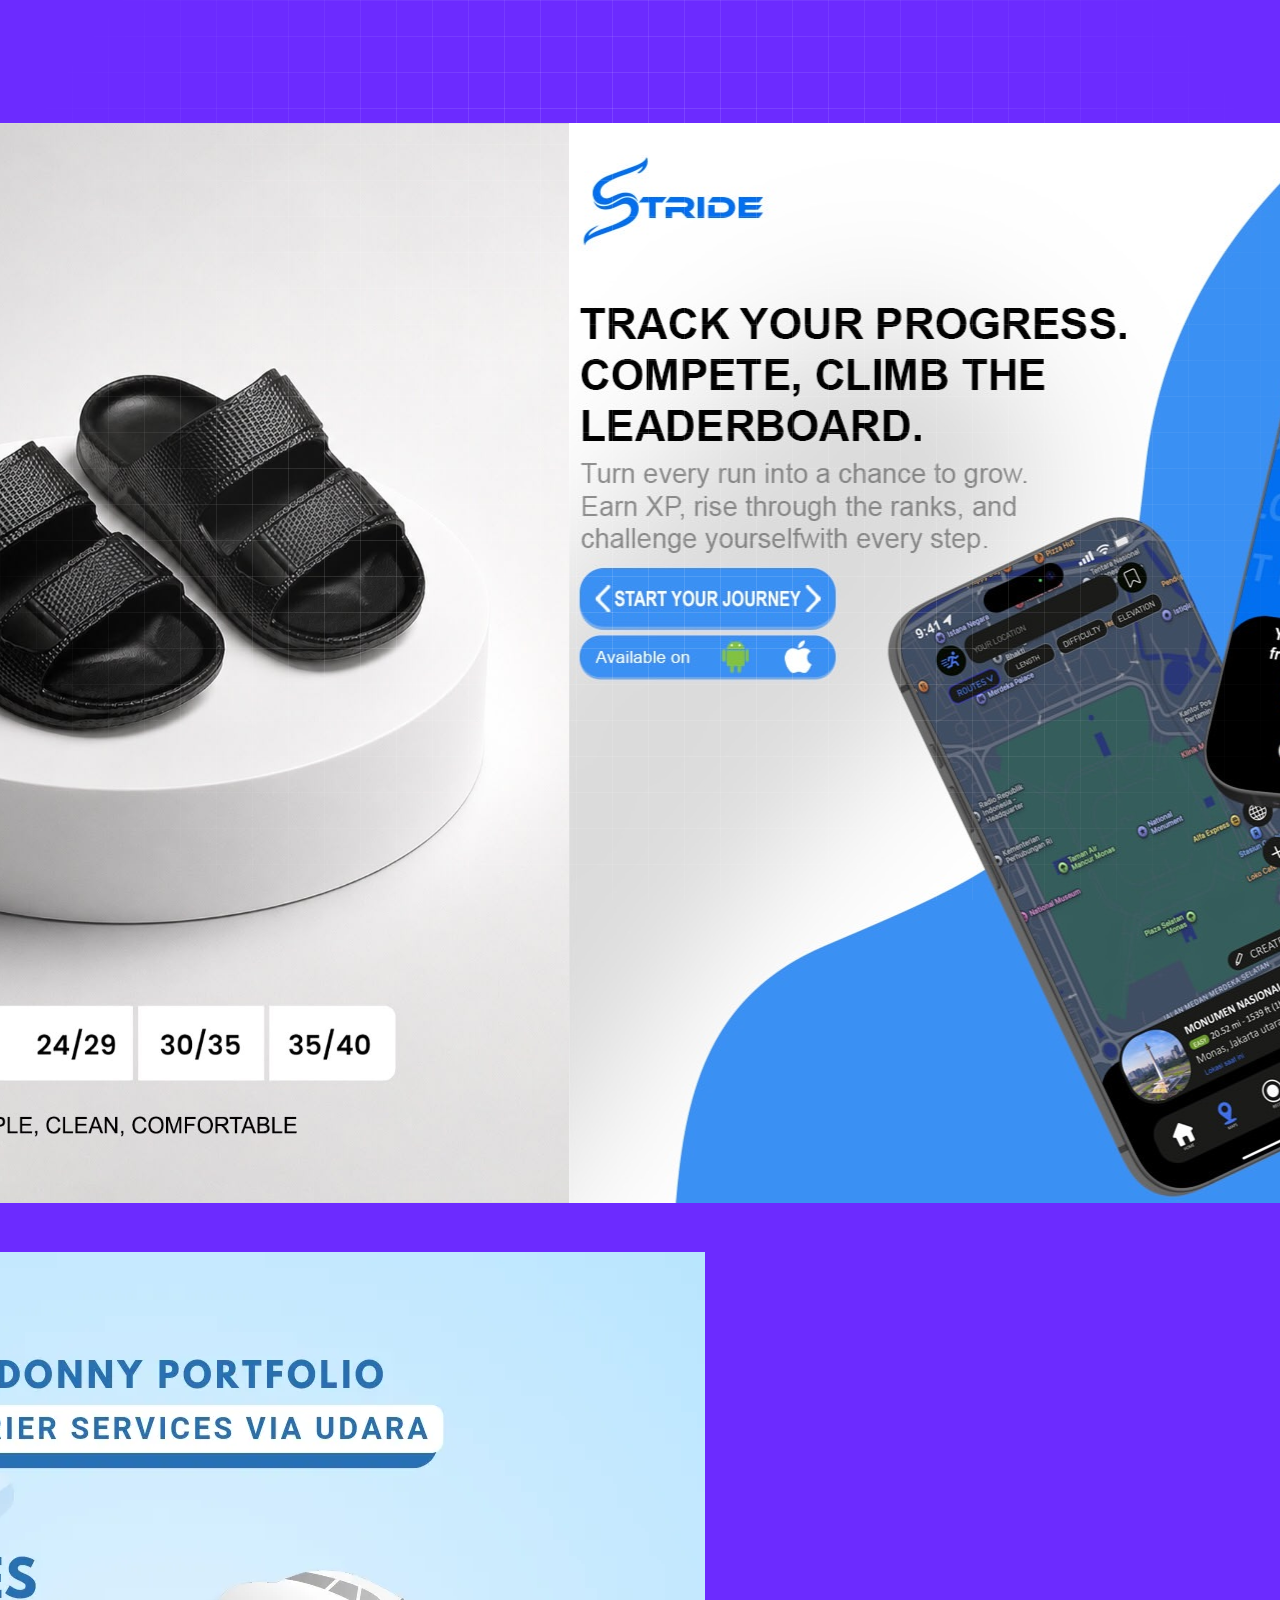
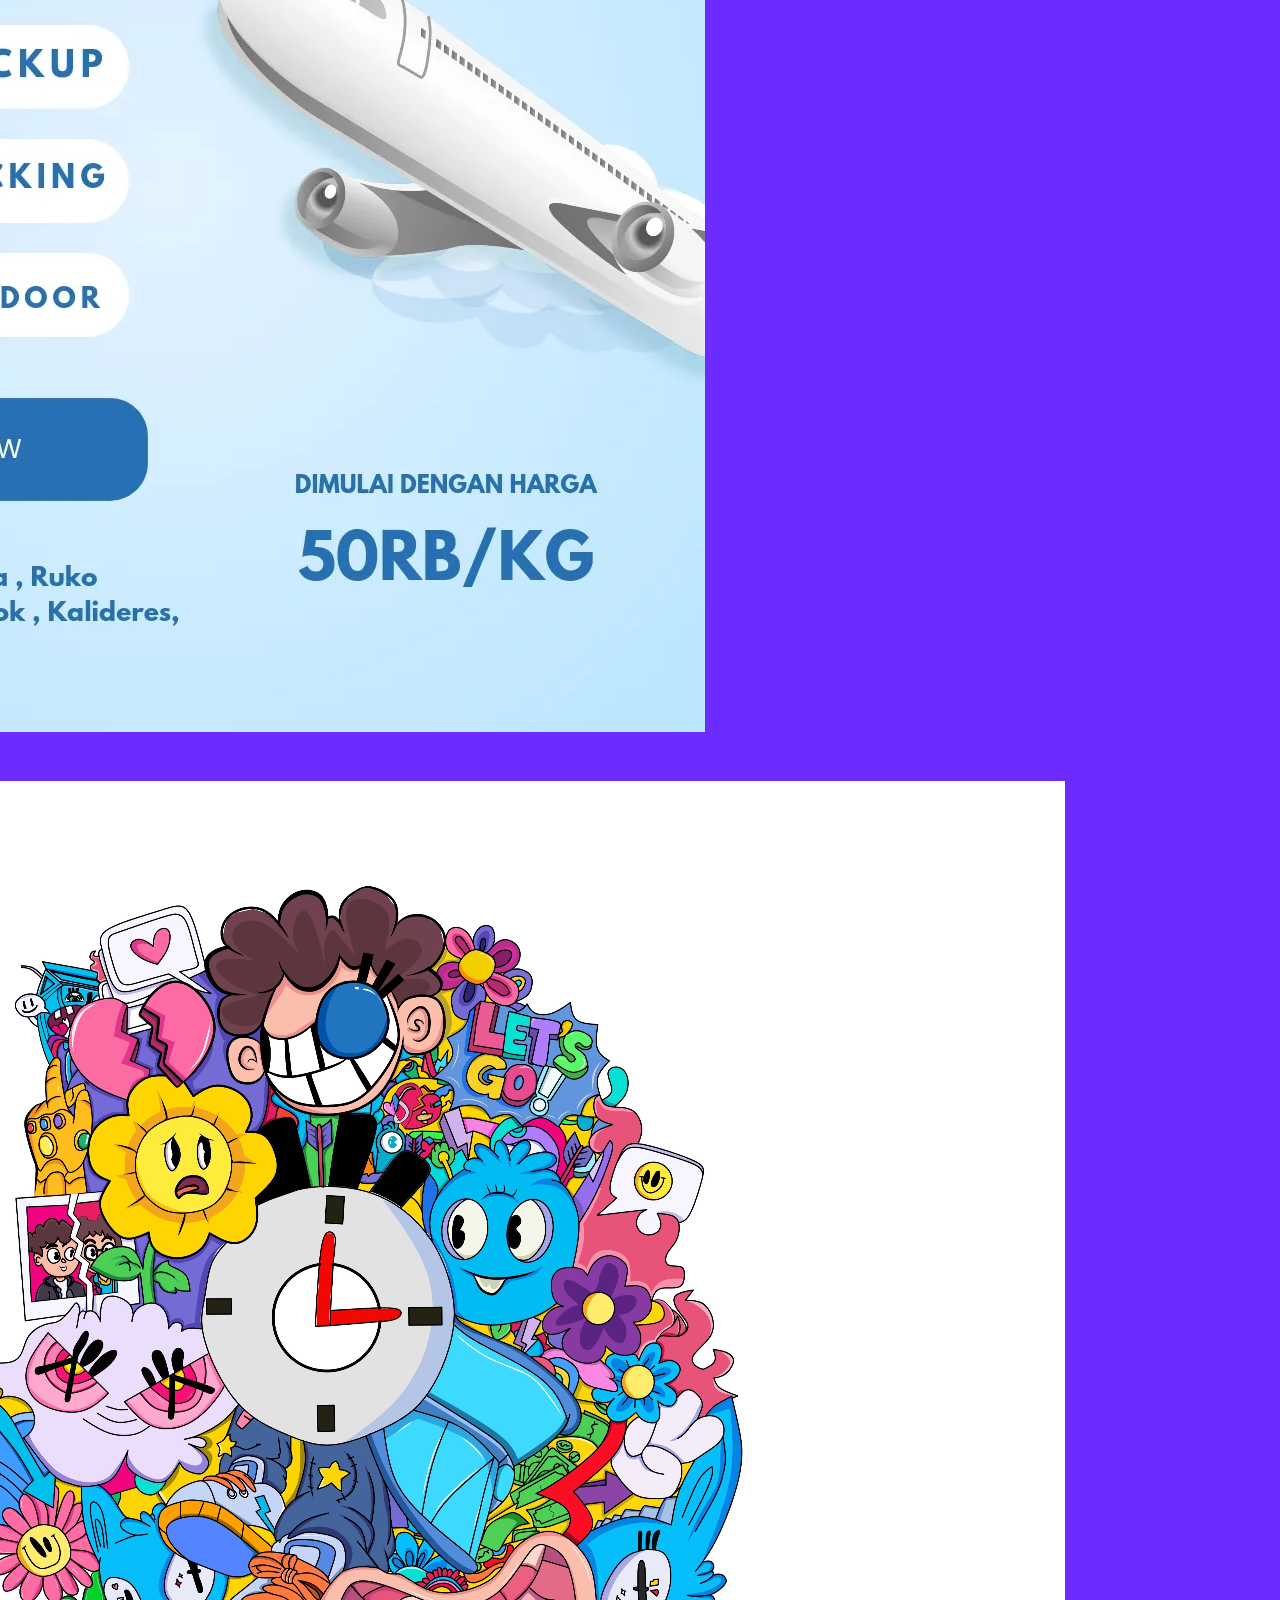
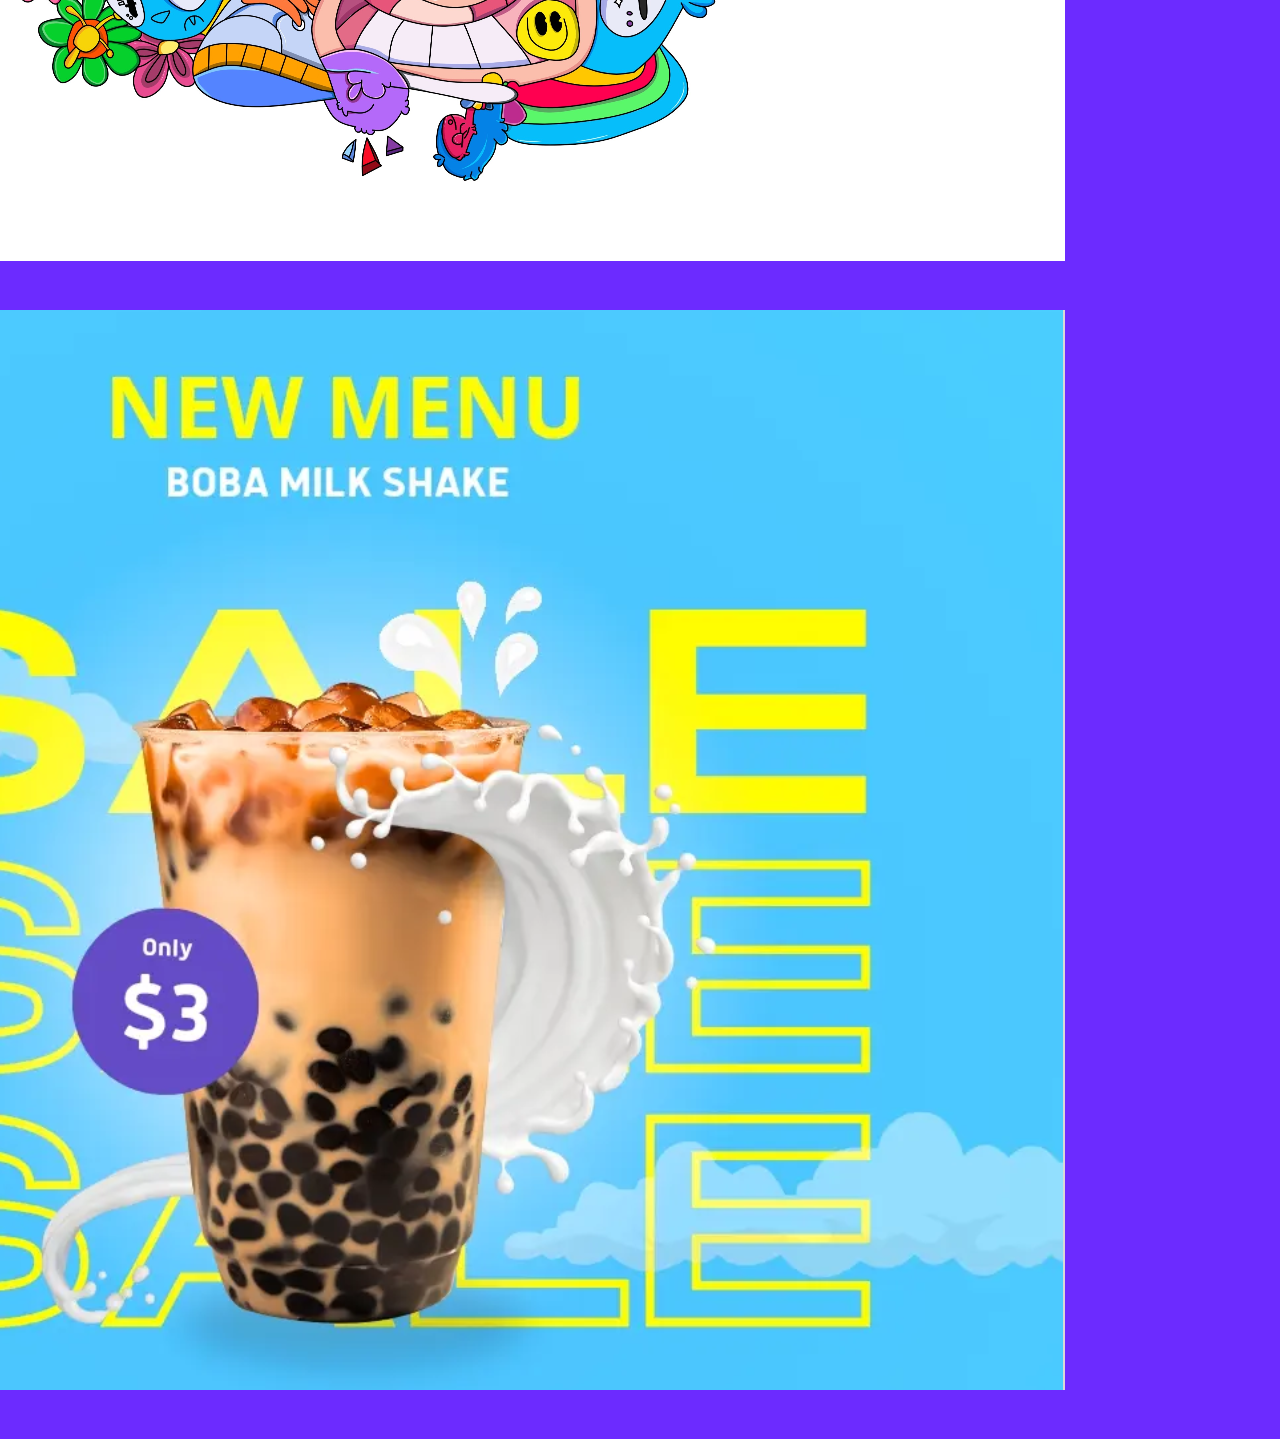
==== commit 6c724bbf: "Enhance mobile.html with SEO metadata Updated title and added meta tags for SEO." ====
--- a/mobile.html
+++ b/mobile.html
@@ -3,8 +3,18 @@
 <head>
   <meta charset="UTF-8">
   <meta name="viewport" content="width=device-width, initial-scale=1.0">
-  <title>Donny Satriadi - Portfolio</title>
-  <link rel="stylesheet" href="mobile.css">
+
+  <title>Donny Satriadi — Graphic Designer & Creative Portfolio</title>
+
+  <meta name="description" content="Creative portfolio of Donny Satriadi, a graphic designer and visual creative specializing in graphic design, photography, video editing, and visual content.">
+
+  <meta name="author" content="Donny Satriadi">
+
+  <meta name="robots" content="index, follow">
+
+  <link rel="canonical" href="https://donnyvisual.my.id/">
+
+  <link rel="stylesheet" href="style.css">
 </head>
 <body class="mobile-layout">
   <div class="loader-screen">
--- a/style.css
+++ b/style.css
@@ -0,0 +1,278 @@
+@import url('https://fonts.googleapis.com/css2?family=Archivo+Black&family=Space+Grotesk:wght@500;700&display=swap');
+
+*,
+*::before,
+*::after {
+    margin: 0;
+    padding: 0;
+    box-sizing: border-box;
+    -webkit-tap-highlight-color: transparent;
+}
+
+body {
+    width: 100vw;
+    min-height: 100vh;
+    background-color: #6C2BFF;
+    font-family: 'Space Grotesk', sans-serif;
+    color: #FFFFFF;
+    overflow-x: hidden;
+    position: relative;
+    display: flex;
+    justify-content: center;
+    align-items: center;
+}
+
+.bg-grid-pattern {
+    position: fixed;
+    top: 0;
+    left: 0;
+    width: 100vw;
+    height: 100vh;
+    z-index: 0;
+    pointer-events: none;
+    background-size: 36px 36px;
+    background-image: 
+        linear-gradient(to right, rgba(255, 255, 255, 0.12) 1px, transparent 1px),
+        linear-gradient(to bottom, rgba(255, 255, 255, 0.12) 1px, transparent 1px);
+    -webkit-mask-image: radial-gradient(circle at center, black 40%, transparent 90%);
+    mask-image: radial-gradient(circle at center, black 40%, transparent 90%);
+}
+
+.crt-overlay {
+    position: fixed;
+    top: 0;
+    left: 0;
+    width: 100%;
+    height: 100%;
+    background: repeating-linear-gradient(
+        0deg,
+        rgba(0, 0, 0, 0.08) 0px,
+        rgba(0, 0, 0, 0.08) 1px,
+        transparent 1px,
+        transparent 3px
+    );
+    pointer-events: none;
+    z-index: 1;
+}
+
+.loader-screen {
+    position: fixed;
+    inset: 0;
+    width: 100vw;
+    height: 100vh;
+    background-color: #6C2BFF;
+    display: flex;
+    justify-content: center;
+    align-items: center;
+    z-index: 99999;
+    animation: autoHideLoader 0.4s ease 0.5s forwards;
+}
+
+.loader-container {
+    display: flex;
+    flex-direction: column;
+    align-items: center;
+    text-align: center;
+}
+
+.loader-title {
+    font-family: 'Archivo Black', sans-serif;
+    font-size: 22px;
+    color: #DFFF00;
+    margin-bottom: 16px;
+    letter-spacing: 2px;
+    text-shadow: 3px 3px 0 #111111;
+}
+
+.loader-bar-wrapper {
+    width: 220px;
+    height: 16px;
+    border: 3px solid #111111;
+    background: #FFE88C;
+    box-shadow: 4px 4px 0 #FF5C00;
+    border-radius: 50px;
+    overflow: hidden;
+    padding: 2px;
+}
+
+.loader-bar-fill {
+    width: 100%;
+    height: 100%;
+    background: #6C2BFF;
+    border-radius: 50px;
+    transform-origin: left;
+    animation: loadPulse 0.6s ease-in-out infinite alternate;
+}
+
+@keyframes loadPulse {
+    0% { transform: scaleX(0.15); }
+    100% { transform: scaleX(1); }
+}
+
+@keyframes autoHideLoader {
+    0% {
+        opacity: 1;
+        visibility: visible;
+        pointer-events: all;
+    }
+    100% {
+        opacity: 0;
+        visibility: hidden;
+        pointer-events: none;
+    }
+}
+
+.landing-section {
+    width: 100%;
+    min-height: 100vh;
+    display: flex;
+    justify-content: center;
+    align-items: center;
+    text-align: center;
+    padding: 32px 20px;
+    position: relative;
+    z-index: 2;
+}
+
+.landing-container {
+    display: flex;
+    flex-direction: column;
+    align-items: center;
+    justify-content: center;
+    max-width: 900px;
+    width: 100%;
+}
+
+.system-tag {
+    background-color: #FF5C00;
+    color: #FFFFFF;
+    font-family: 'Archivo Black', sans-serif;
+    font-size: 11px;
+    letter-spacing: 1.5px;
+    padding: 6px 16px;
+    border: 2px solid #000000;
+    box-shadow: 3px 3px 0 #000000;
+    border-radius: 4px;
+    margin-bottom: 24px;
+}
+
+.landing-title {
+    font-family: 'Archivo Black', sans-serif;
+    color: #DFFF00;
+    text-transform: uppercase;
+    font-size: clamp(2.4rem, 7vw, 5.8rem);
+    line-height: 0.95;
+    letter-spacing: -0.02em;
+    text-shadow: 5px 6px 0px #000000, 7px 8px 0px #FF5C00;
+    margin-bottom: 14px;
+}
+
+.landing-subtitle {
+    font-family: 'Space Grotesk', sans-serif;
+    color: #FFFFFF;
+    font-size: clamp(0.9rem, 1.8vw, 1.15rem);
+    font-weight: 700;
+    text-transform: uppercase;
+    letter-spacing: 0.35em;
+    margin-bottom: 44px;
+    text-shadow: 2px 2px 0px #000000;
+}
+
+.experience-buttons {
+    display: flex;
+    flex-direction: row;
+    justify-content: center;
+    align-items: center;
+    gap: 24px;
+    margin-bottom: 40px;
+    width: 100%;
+}
+
+.btn {
+    display: flex;
+    flex-direction: column;
+    justify-content: center;
+    align-items: center;
+    width: 260px;
+    height: 84px;
+    border-radius: 24px;
+    background-color: #DFFF00;
+    color: #000000;
+    border: 3px solid #000000;
+    text-decoration: none;
+    box-shadow: 6px 7px 0px #FF5C00;
+    cursor: pointer;
+    transition: transform 0.15s ease, box-shadow 0.15s ease;
+    user-select: none;
+}
+
+.btn span {
+    font-family: 'Archivo Black', sans-serif;
+    font-size: 1.35rem;
+    letter-spacing: 0.04em;
+    line-height: 1;
+    margin-bottom: 4px;
+}
+
+.btn small {
+    font-family: 'Space Grotesk', sans-serif;
+    font-size: 0.75rem;
+    font-weight: 700;
+    letter-spacing: 0.15em;
+    opacity: 0.75;
+}
+
+.btn:hover {
+    transform: translate(-2px, -3px);
+    box-shadow: 8px 10px 0px #FF5C00;
+}
+
+.btn:active {
+    transform: translate(3px, 4px);
+    box-shadow: 2px 2px 0px #FF5C00;
+}
+
+.retro-barcode {
+    display: block;
+    width: 160px;
+    height: 24px;
+    margin: 10px auto 0;
+    background: repeating-linear-gradient(
+        90deg,
+        #DFFF00 0px,
+        #DFFF00 2px,
+        transparent 2px,
+        transparent 4px,
+        #DFFF00 4px,
+        #DFFF00 8px,
+        transparent 8px,
+        transparent 10px,
+        #DFFF00 10px,
+        #DFFF00 11px,
+        transparent 11px,
+        transparent 15px
+    );
+    opacity: 0.9;
+}
+
+@media (max-width: 640px) {
+    .experience-buttons {
+        flex-direction: column;
+        gap: 16px;
+    }
+
+    .btn {
+        width: 100%;
+        max-width: 300px;
+        height: 76px;
+    }
+
+    .btn span {
+        font-size: 1.2rem;
+    }
+
+    .landing-subtitle {
+        margin-bottom: 32px;
+        letter-spacing: 0.25em;
+    }
+}
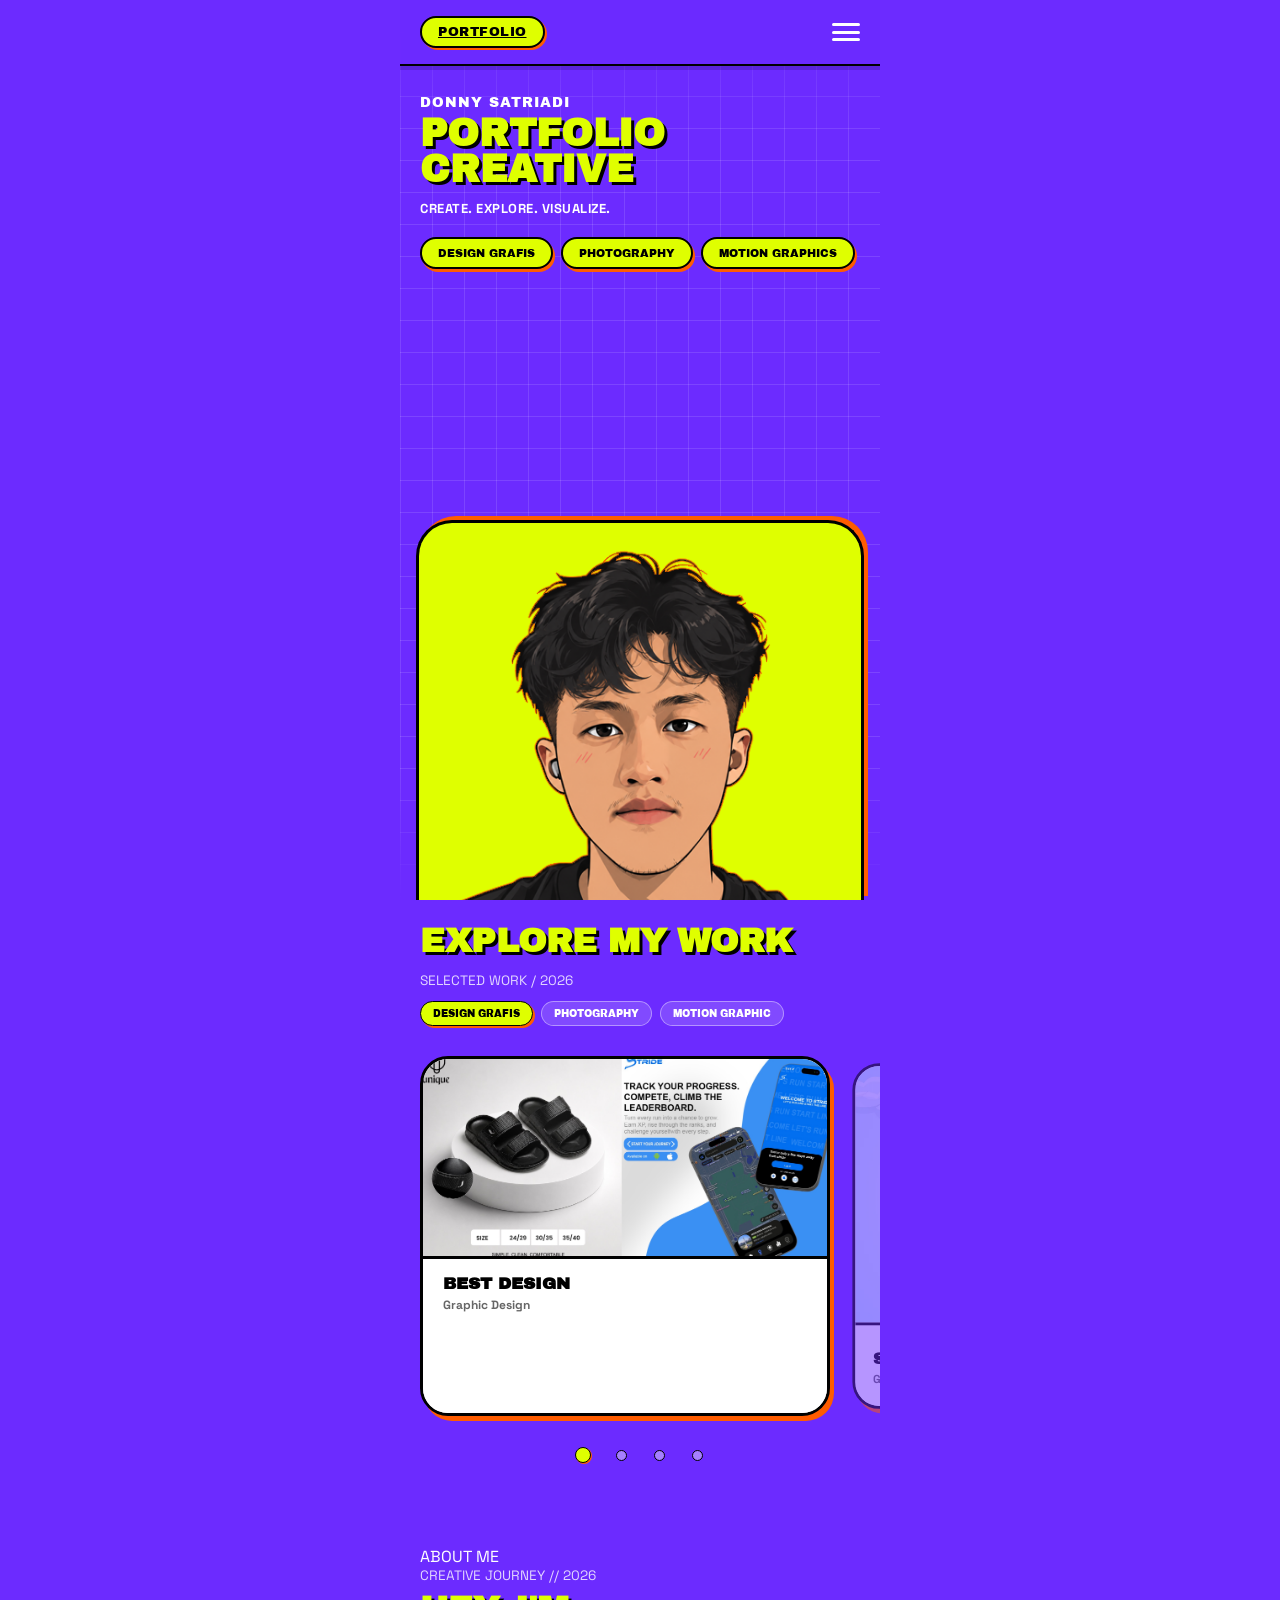
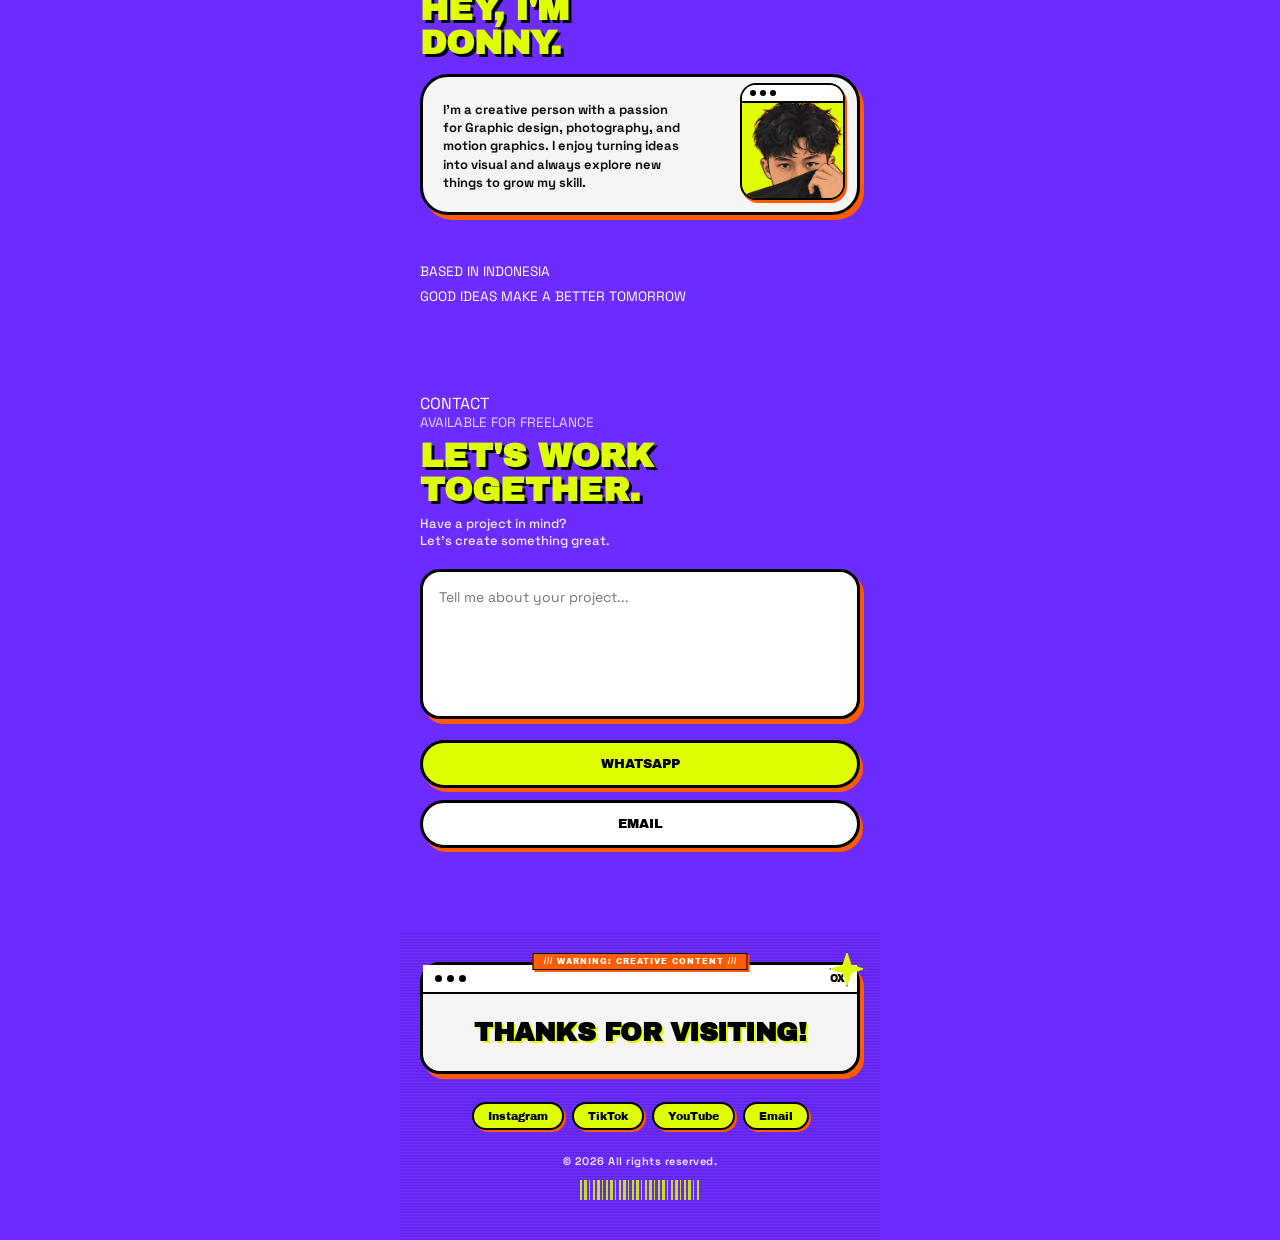
==== commit 81685a79: "Update mobile.html" ====
--- a/mobile.html
+++ b/mobile.html
@@ -3,18 +3,8 @@
 <head>
   <meta charset="UTF-8">
   <meta name="viewport" content="width=device-width, initial-scale=1.0">
-
-  <title>Donny Satriadi — Graphic Designer & Creative Portfolio</title>
-
-  <meta name="description" content="Creative portfolio of Donny Satriadi, a graphic designer and visual creative specializing in graphic design, photography, video editing, and visual content.">
-
-  <meta name="author" content="Donny Satriadi">
-
-  <meta name="robots" content="index, follow">
-
-  <link rel="canonical" href="https://donnyvisual.my.id/">
-
-  <link rel="stylesheet" href="style.css">
+  <title>Donny Satriadi - Portfolio</title>
+  <link rel="stylesheet" href="mobile.css">
 </head>
 <body class="mobile-layout">
   <div class="loader-screen">
--- a/mobile.css
+++ b/mobile.css
@@ -0,0 +1,975 @@
+@import url('https://fonts.googleapis.com/css2?family=Archivo+Black&family=Space+Grotesk:wght@500;700&display=swap');
+
+* {
+  margin: 0;
+  padding: 0;
+  box-sizing: border-box;
+  -webkit-tap-highlight-color: transparent;
+}
+
+html {
+  scroll-behavior: smooth;
+}
+
+body.mobile-layout {
+  width: 100%;
+  max-width: 480px;
+  margin: 0 auto;
+  min-height: 100vh;
+  background-color: #6C2BFF;
+  color: #FFFFFF;
+  font-family: 'Space Grotesk', sans-serif;
+  overflow-x: hidden;
+  position: relative;
+}
+
+.visually-hidden {
+  position: absolute;
+  width: 1px;
+  height: 1px;
+  padding: 0;
+  margin: -1px;
+  overflow: hidden;
+  clip: rect(0, 0, 0, 0);
+  white-space: nowrap;
+  border: 0;
+}
+
+.bg-grid-pattern {
+  position: fixed;
+  top: 0;
+  left: 50%;
+  transform: translateX(-50%);
+  width: 100%;
+  max-width: 480px;
+  height: 100vh;
+  z-index: 0;
+  pointer-events: none;
+  background-size: 32px 32px;
+  background-image: 
+    linear-gradient(to right, rgba(255, 255, 255, 0.12) 1px, transparent 1px),
+    linear-gradient(to bottom, rgba(255, 255, 255, 0.12) 1px, transparent 1px);
+  -webkit-mask-image: linear-gradient(
+    to bottom,
+    transparent 0%,
+    black 15%,
+    black 85%,
+    transparent 100%
+  );
+  mask-image: linear-gradient(
+    to bottom,
+    transparent 0%,
+    black 15%,
+    black 85%,
+    transparent 100%
+  );
+}
+
+.mobile-home,
+.mobile-work,
+.mobile-about,
+.mobile-contact,
+.mobile-footer {
+  position: relative;
+  z-index: 1;
+}
+
+.mobile-header {
+  position: fixed;
+  top: 0;
+  left: 50%;
+  transform: translateX(-50%);
+  width: 100%;
+  max-width: 480px;
+  z-index: 100;
+  display: flex;
+  justify-content: space-between;
+  align-items: center;
+  padding: 16px 20px;
+  background: rgba(108, 43, 255, 0.95);
+  backdrop-filter: blur(10px);
+  border-bottom: 2px solid #000000;
+  box-shadow: 0 4px 0 rgba(0, 0, 0, 0.15);
+}
+
+.logo-container .logo {
+  display: inline-block;
+  background-color: #DFFF00;
+  color: #000000;
+  font-family: 'Archivo Black', sans-serif;
+  font-size: 13px;
+  padding: 7px 16px;
+  border-radius: 50px;
+  border: 2px solid #000000;
+  box-shadow: 2px 2px 0 #FF5C00;
+  letter-spacing: 0.5px;
+}
+
+.hamburger-btn {
+  background: none;
+  border: none;
+  cursor: pointer;
+  display: flex;
+  flex-direction: column;
+  justify-content: space-between;
+  width: 28px;
+  height: 18px;
+  padding: 0;
+}
+
+.hamburger-line {
+  display: block;
+  width: 100%;
+  height: 3px;
+  background-color: #FFFFFF;
+  border-radius: 4px;
+  transition: transform 0.25s ease, opacity 0.25s ease;
+}
+
+.mobile-home {
+  display: flex;
+  flex-direction: column;
+  min-height: 100vh;
+  padding-top: 75px;
+  padding-bottom: 0;
+}
+
+.home-hero {
+  padding: 20px 20px 10px;
+}
+
+.hero-intro {
+  font-family: 'Archivo Black', sans-serif;
+  font-size: 14px;
+  letter-spacing: 1px;
+  color: #FFFFFF;
+  margin-bottom: 6px;
+}
+
+.hero-title {
+  font-family: 'Archivo Black', sans-serif;
+  font-size: 38px;
+  line-height: 0.95;
+  color: #DFFF00;
+  text-transform: uppercase;
+  margin-bottom: 12px;
+  text-shadow: 3px 3px 0 #000000;
+}
+
+.hero-subtitle {
+  font-family: 'Space Grotesk', sans-serif;
+  font-weight: 700;
+  font-size: 13px;
+  letter-spacing: 0.5px;
+  color: #FFFFFF;
+  margin-bottom: 20px;
+}
+
+.hero-buttons {
+  display: flex;
+  gap: 8px;
+  flex-wrap: wrap;
+  margin-bottom: 24px;
+}
+
+.hero-buttons .btn {
+  background-color: #DFFF00;
+  color: #000000;
+  text-decoration: none;
+  font-family: 'Archivo Black', sans-serif;
+  font-size: 11px;
+  padding: 8px 16px;
+  border-radius: 50px;
+  border: 2px solid #000000;
+  box-shadow: 2px 3px 0 #FF5C00;
+  transition: transform 0.15s ease, box-shadow 0.15s ease;
+}
+
+.hero-buttons .btn:active {
+  transform: translate(2px, 2px);
+  box-shadow: 0 0 0 #FF5C00;
+}
+
+.character-area {
+  margin: auto 16px 0;
+  background-color: #DFFF00;
+  border: 3px solid #000000;
+  border-bottom: none;
+  border-radius: 36px 36px 0 0;
+  overflow: hidden;
+  box-shadow: 4px -4px 0 #FF5C00;
+  display: flex;
+  justify-content: center;
+  align-items: flex-end;
+  height: 380px;
+}
+
+.character-img {
+  width: 100%;
+  height: 100%;
+  object-fit: cover;
+  object-position: top center;
+  display: block;
+}
+
+.intro-ready .hero-intro,
+.intro-ready .hero-title,
+.intro-ready .hero-subtitle,
+.intro-ready .hero-buttons,
+.intro-ready .character-area {
+  opacity: 0;
+}
+
+.intro-active .hero-intro {
+  animation: y2kPop 0.55s cubic-bezier(0.34, 1.56, 0.64, 1) 0.05s forwards;
+}
+
+.intro-active .hero-title {
+  animation: y2kPop 0.55s cubic-bezier(0.34, 1.56, 0.64, 1) 0.15s forwards;
+}
+
+.intro-active .hero-subtitle {
+  animation: y2kPop 0.55s cubic-bezier(0.34, 1.56, 0.64, 1) 0.25s forwards;
+}
+
+.intro-active .hero-buttons {
+  animation: y2kPop 0.55s cubic-bezier(0.34, 1.56, 0.64, 1) 0.35s forwards;
+}
+
+.intro-active .character-area {
+  animation: y2kSlideUp 0.65s cubic-bezier(0.34, 1.56, 0.64, 1) 0.4s forwards;
+}
+
+.mobile-menu-overlay {
+  position: fixed;
+  top: 0;
+  left: 0;
+  width: 100%;
+  height: 100vh;
+  background-color: #111111;
+  z-index: 999;
+  display: flex;
+  flex-direction: column;
+  justify-content: space-between;
+  padding: 20px;
+  transform: translateX(100%);
+  transition: transform 0.35s cubic-bezier(0.4, 0, 0.2, 1);
+}
+
+.mobile-menu-overlay.active {
+  transform: translateX(0);
+}
+
+.menu-header {
+  display: flex;
+  justify-content: space-between;
+  align-items: center;
+}
+
+.close-btn {
+  background: none;
+  border: none;
+  color: #FFFFFF;
+  font-size: 36px;
+  line-height: 1;
+  cursor: pointer;
+  padding: 0 6px;
+}
+
+.mobile-nav {
+  display: flex;
+  flex-direction: column;
+  align-items: center;
+}
+
+.nav-links {
+  list-style: none;
+  display: flex;
+  flex-direction: column;
+  gap: 28px;
+  text-align: center;
+}
+
+.nav-link {
+  text-decoration: none;
+  font-family: 'Archivo Black', sans-serif;
+  font-size: 34px;
+  color: #DFFF00;
+  letter-spacing: 1px;
+  transition: color 0.2s ease, transform 0.2s ease;
+  display: inline-block;
+}
+
+.nav-link:active {
+  color: #FFFFFF;
+  transform: scale(0.95);
+}
+
+.menu-socials {
+  display: flex;
+  justify-content: center;
+  gap: 16px;
+  padding-bottom: 24px;
+}
+
+.menu-socials .social-link {
+  color: #000000;
+  background-color: #DFFF00;
+  text-decoration: none;
+  font-size: 12px;
+  font-family: 'Archivo Black', sans-serif;
+  border: 2px solid #000000;
+  box-shadow: 2px 2px 0 #FF5C00;
+  padding: 6px 14px;
+  border-radius: 20px;
+}
+
+.mobile-work {
+  padding-bottom: 40px;
+}
+
+.work-header {
+  padding: 24px 20px 14px;
+}
+
+.section-title {
+  font-family: 'Archivo Black', sans-serif;
+  font-size: 34px;
+  line-height: 1;
+  color: #DFFF00;
+  text-transform: uppercase;
+  text-shadow: 3px 3px 0 #000000;
+  margin-bottom: 14px;
+}
+
+.work-categories {
+  display: flex;
+  gap: 8px;
+  list-style: none;
+  overflow-x: auto;
+  padding-bottom: 6px;
+  scrollbar-width: none;
+}
+
+.work-categories::-webkit-scrollbar {
+  display: none;
+}
+
+.category-item {
+  font-family: 'Archivo Black', sans-serif;
+  font-size: 10px;
+  white-space: nowrap;
+  padding: 6px 12px;
+  border-radius: 20px;
+  background-color: rgba(255, 255, 255, 0.15);
+  color: #FFFFFF;
+  border: 1.5px solid rgba(255, 255, 255, 0.4);
+  cursor: pointer;
+  transition: all 0.2s ease;
+}
+
+.category-item.active {
+  background-color: #DFFF00;
+  color: #000000;
+  border-color: #000000;
+  box-shadow: 2px 2px 0 #FF5C00;
+}
+
+.carousel-container {
+  width: 100%;
+  overflow: hidden;
+  padding: 10px 0;
+}
+
+.carousel-track {
+  display: flex;
+  align-items: stretch;
+  gap: 16px;
+  overflow-x: auto;
+  scroll-snap-type: x mandatory;
+  padding: 0 20px 16px;
+  scrollbar-width: none;
+}
+
+.carousel-track::-webkit-scrollbar {
+  display: none;
+}
+
+.project-card {
+  height: 360px;
+  background-color: #F5F5F5;
+  border-radius: 28px;
+  border: 3px solid #000000;
+  box-shadow: 4px 5px 0 #FF5C00;
+  overflow: hidden;
+  display: flex;
+  flex-direction: column;
+  scroll-snap-align: center;
+  scroll-snap-stop: always;
+  cursor: pointer;
+  opacity: 0.5;
+  transform: scale(0.96);
+  transition: opacity 0.3s ease, transform 0.3s ease;
+}
+
+.project-card.is-active {
+  opacity: 1;
+  transform: scale(1);
+}
+
+.project-card.featured-project {
+  flex: 0 0 88vw;
+  max-width: 410px;
+}
+
+.project-card.featured-project .card-media {
+  height: 200px;
+  flex: none;
+  border-bottom: 3px solid #000000;
+}
+
+.project-card.featured-project .card-info {
+  flex: 1;
+  height: auto;
+  padding: 16px 20px;
+  display: flex;
+  flex-direction: column;
+  justify-content: flex-start;
+}
+
+.project-card:not(.featured-project) {
+  flex: 0 0 76vw;
+  max-width: 320px;
+}
+
+.project-card:not(.featured-project) .card-media {
+  height: 270px;
+  flex: none;
+  border-bottom: 3px solid #000000;
+}
+
+.project-card:not(.featured-project) .card-info {
+  height: 90px;
+  flex: none;
+  padding: 12px 18px;
+  display: flex;
+  flex-direction: column;
+  justify-content: center;
+}
+
+.card-media {
+  position: relative;
+  width: 100%;
+  background-color: #DFFF00;
+  overflow: hidden;
+}
+
+.project-img {
+  width: 100%;
+  height: 100%;
+  object-fit: cover;
+  display: block;
+}
+
+.card-info {
+  background-color: #FFFFFF;
+}
+
+.project-title {
+  font-family: 'Archivo Black', sans-serif;
+  font-size: 17px;
+  color: #000000;
+  line-height: 1.1;
+  margin-bottom: 3px;
+}
+
+.project-category {
+  font-size: 12px;
+  font-weight: 700;
+  color: #666666;
+}
+
+.carousel-indicators {
+  display: flex;
+  justify-content: center;
+  align-items: center;
+  gap: 4px;
+  margin-top: 6px;
+}
+
+.indicator {
+  position: relative;
+  width: 34px;
+  height: 34px;
+  display: flex;
+  align-items: center;
+  justify-content: center;
+  cursor: pointer;
+}
+
+.indicator::after {
+  content: "";
+  width: 9px;
+  height: 9px;
+  border-radius: 50%;
+  background-color: rgba(255, 255, 255, 0.4);
+  border: 1.5px solid #000000;
+  transition: all 0.25s ease;
+}
+
+.indicator.active::after {
+  width: 14px;
+  height: 14px;
+  background-color: #DFFF00;
+  box-shadow: 1px 1px 0 #FF5C00;
+}
+
+.mobile-about {
+  padding-bottom: 40px;
+}
+
+.about-content {
+  padding: 24px 20px;
+}
+
+.about-bio-container {
+  background-color: #F5F5F5;
+  color: #000000;
+  border-radius: 28px;
+  padding: 24px 20px 20px;
+  border: 3px solid #000000;
+  box-shadow: 4px 5px 0 #FF5C00;
+  position: relative;
+  overflow: hidden;
+  margin-bottom: 28px;
+}
+
+.about-text-box {
+  width: 62%;
+  display: flex;
+  flex-direction: column;
+  gap: 12px;
+}
+
+.about-desc {
+  font-size: 13px;
+  line-height: 1.4;
+  font-weight: 700;
+  color: #111111;
+}
+
+.about-avatar-wrapper {
+  position: absolute;
+  right: 12px;
+  bottom: 12px;
+  width: 105px;
+  background-color: #DFFF00;
+  border: 2px solid #000000;
+  border-radius: 16px;
+  overflow: hidden;
+  box-shadow: 2px 3px 0 #FF5C00;
+}
+
+.retro-window-header {
+  display: flex;
+  gap: 4px;
+  padding: 5px 8px;
+  background-color: #FFFFFF;
+  border-bottom: 2px solid #000000;
+}
+
+.retro-window-header span[class^="window-dot"] {
+  width: 6px;
+  height: 6px;
+  border-radius: 50%;
+  background-color: #000000;
+}
+
+.profile-img {
+  width: 100%;
+  height: 95px;
+  object-fit: cover;
+  display: block;
+}
+
+.skills-wrapper {
+  margin-top: 10px;
+}
+
+.skills-title {
+  font-family: 'Archivo Black', sans-serif;
+  font-size: 18px;
+  color: #DFFF00;
+  margin-bottom: 12px;
+  letter-spacing: 0.5px;
+}
+
+.skills-list {
+  display: flex;
+  flex-wrap: wrap;
+  gap: 8px;
+  list-style: none;
+}
+
+.skill-tag {
+  background-color: #DFFF00;
+  color: #000000;
+  font-family: 'Archivo Black', sans-serif;
+  font-size: 11px;
+  padding: 8px 14px;
+  border-radius: 50px;
+  border: 2px solid #000000;
+  box-shadow: 2px 2px 0 #FF5C00;
+}
+
+.mobile-contact {
+  padding-bottom: 40px;
+}
+
+.contact-content {
+  padding: 24px 20px;
+}
+
+.contact-desc {
+  font-size: 13px;
+  font-weight: 500;
+  margin-top: -6px;
+  margin-bottom: 20px;
+  color: rgba(255, 255, 255, 0.9);
+}
+
+.contact-form {
+  margin-bottom: 16px;
+}
+
+.contact-textarea {
+  width: 100%;
+  height: 150px;
+  background-color: #FFFFFF;
+  border: 3px solid #000000;
+  border-radius: 20px;
+  padding: 16px;
+  font-family: 'Space Grotesk', sans-serif;
+  font-size: 14px;
+  color: #000000;
+  box-shadow: 4px 5px 0 #FF5C00;
+  resize: none;
+  outline: none;
+}
+
+.contact-textarea:focus {
+  border-color: #DFFF00;
+}
+
+.contact-actions {
+  display: flex;
+  flex-direction: column;
+  gap: 12px;
+  margin-bottom: 20px;
+}
+
+.contact-btn {
+  display: block;
+  width: 100%;
+  text-align: center;
+  text-decoration: none;
+  font-family: 'Archivo Black', sans-serif;
+  font-size: 13px;
+  padding: 14px 20px;
+  border-radius: 50px;
+  border: 3px solid #000000;
+  box-shadow: 3px 4px 0 #FF5C00;
+  transition: transform 0.15s ease, box-shadow 0.15s ease;
+}
+
+.contact-btn:active {
+  transform: translate(2px, 2px);
+  box-shadow: 1px 1px 0 #000000;
+}
+
+.whatsapp-btn {
+  background-color: #DFFF00;
+  color: #000000;
+}
+
+.email-btn {
+  background-color: #FFFFFF;
+  color: #000000;
+}
+
+.contact-alt-text {
+  text-align: center;
+  font-family: 'Archivo Black', sans-serif;
+  font-size: 12px;
+  letter-spacing: 0.5px;
+  color: rgba(255, 255, 255, 0.8);
+}
+
+.mobile-footer {
+  padding: 30px 20px 40px;
+  display: flex;
+  flex-direction: column;
+  align-items: center;
+  text-align: center;
+  position: relative;
+  overflow: hidden;
+}
+
+.mobile-footer::before {
+  content: "";
+  position: absolute;
+  top: 0;
+  left: 0;
+  width: 100%;
+  height: 100%;
+  background: repeating-linear-gradient(
+    0deg,
+    rgba(0, 0, 0, 0.12) 0px,
+    rgba(0, 0, 0, 0.12) 1px,
+    transparent 1px,
+    transparent 3px
+  );
+  pointer-events: none;
+  z-index: 1;
+}
+
+.footer-card {
+  width: 100%;
+  background-color: #F5F5F5;
+  border: 3px solid #000000;
+  border-radius: 20px;
+  box-shadow: 4px 5px 0 #FF5C00;
+  position: relative;
+  margin-bottom: 28px;
+  z-index: 2;
+}
+
+.footer-card::before {
+  content: "/// WARNING: CREATIVE CONTENT ///";
+  position: absolute;
+  top: -12px;
+  left: 50%;
+  transform: translateX(-50%);
+  background-color: #FF5C00;
+  color: #FFFFFF;
+  font-family: 'Archivo Black', sans-serif;
+  font-size: 8px;
+  letter-spacing: 1px;
+  padding: 3px 10px;
+  border: 1.5px solid #000000;
+  white-space: nowrap;
+  box-shadow: 2px 2px 0 #FF5C00;
+  z-index: 4;
+}
+
+.footer-card::after {
+  content: "";
+  position: absolute;
+  top: -14px;
+  right: -8px;
+  width: 32px;
+  height: 32px;
+  background-color: #DFFF00;
+  border: 2px solid #000000;
+  clip-path: polygon(
+    50% 0%, 62% 38%, 100% 50%, 62% 62%, 
+    50% 100%, 38% 62%, 0% 50%, 38% 38%
+  );
+  box-shadow: 2px 2px 0 #FF5C00;
+  animation: y2kFloat 2.5s ease-in-out infinite alternate;
+  z-index: 5;
+}
+
+.retro-window-bar {
+  display: flex;
+  align-items: center;
+  padding: 8px 12px;
+  background-color: #FFFFFF;
+  border-bottom: 2px solid #000000;
+  gap: 5px;
+}
+
+.retro-window-bar .window-dot {
+  width: 7px;
+  height: 7px;
+  border-radius: 50%;
+  background-color: #000000;
+}
+
+.window-close-x {
+  margin-left: auto;
+  font-family: 'Archivo Black', sans-serif;
+  font-size: 10px;
+  color: #000000;
+}
+
+.footer-card-body {
+  padding: 24px 16px;
+}
+
+.footer-heading {
+  font-family: 'Archivo Black', sans-serif;
+  font-size: 26px;
+  line-height: 1.1;
+  color: #000000;
+  text-shadow: 2px 2px 0 #DFFF00;
+  letter-spacing: -0.5px;
+}
+
+.footer-socials {
+  display: flex;
+  flex-wrap: wrap;
+  justify-content: center;
+  gap: 8px;
+  margin-bottom: 24px;
+  z-index: 2;
+}
+
+.social-icon {
+  display: inline-block;
+  background-color: #DFFF00;
+  color: #000000;
+  text-decoration: none;
+  font-family: 'Archivo Black', sans-serif;
+  font-size: 11px;
+  border: 2px solid #000000;
+  box-shadow: 2px 2px 0 #FF5C00;
+  padding: 6px 14px;
+  border-radius: 50px;
+  transition: transform 0.15s ease, box-shadow 0.15s ease;
+}
+
+.social-icon:active {
+  transform: translate(1px, 1px);
+  box-shadow: 1px 1px 0 #FF5C00;
+}
+
+.footer-bottom {
+  z-index: 2;
+}
+
+.footer-bottom .copyright {
+  font-size: 11px;
+  font-weight: 700;
+  color: rgba(255, 255, 255, 0.85);
+  letter-spacing: 0.5px;
+}
+
+.footer-bottom::after {
+  content: "";
+  display: block;
+  width: 120px;
+  height: 20px;
+  margin: 12px auto 0;
+  background: repeating-linear-gradient(
+    90deg,
+    #DFFF00 0px,
+    #DFFF00 2px,
+    transparent 2px,
+    transparent 4px,
+    #DFFF00 4px,
+    #DFFF00 7px,
+    transparent 7px,
+    transparent 9px,
+    #DFFF00 9px,
+    #DFFF00 10px,
+    transparent 10px,
+    transparent 13px
+  );
+  opacity: 0.85;
+}
+
+@keyframes y2kPop {
+  0% {
+    opacity: 0;
+    transform: scale(0.82) translateY(14px);
+  }
+  75% {
+    transform: scale(1.04) translateY(-3px);
+  }
+  100% {
+    opacity: 1;
+    transform: scale(1) translateY(0);
+  }
+}
+
+@keyframes y2kSlideUp {
+  0% {
+    opacity: 0;
+    transform: translateY(40px) scale(0.95);
+  }
+  75% {
+    transform: translateY(-4px) scale(1.01);
+  }
+  100% {
+    opacity: 1;
+    transform: translateY(0) scale(1);
+  }
+}
+
+@keyframes y2kFloat {
+  0% {
+    transform: rotate(0deg) scale(0.9);
+  }
+  100% {
+    transform: rotate(15deg) scale(1.15);
+  }
+}
+
+.loader-screen {
+  position: fixed;
+  inset: 0;
+  background-color: #6C2BFF;
+  display: flex;
+  justify-content: center;
+  align-items: center;
+  z-index: 99999;
+  transition: opacity 0.4s ease, visibility 0.4s ease;
+}
+
+.loader-screen.hide {
+  opacity: 0;
+  visibility: hidden;
+  pointer-events: none;
+}
+
+.loader-container {
+  display: flex;
+  flex-direction: column;
+  align-items: center;
+  text-align: center;
+}
+
+.loader-title {
+  font-family: 'Archivo Black', sans-serif;
+  font-size: 20px;
+  color: #DFFF00;
+  margin-bottom: 14px;
+  letter-spacing: 2px;
+  text-shadow: 3px 3px 0 #111111;
+}
+
+.loader-bar-wrapper {
+  width: 200px;
+  height: 16px;
+  border: 3px solid #111111;
+  background: #FFE88C;
+  box-shadow: 4px 4px 0 #FF5C00;
+  border-radius: 50px;
+  overflow: hidden;
+  padding: 2px;
+}
+
+.loader-bar-fill {
+  width: 100%;
+  height: 100%;
+  background: #6C2BFF;
+  border-radius: 50px;
+  transform-origin: left;
+  animation: loadPulse 0.7s ease-in-out infinite alternate;
+}
+
+@keyframes loadPulse {
+  0% { transform: scaleX(0.15); }
+  100% { transform: scaleX(1); }
+}
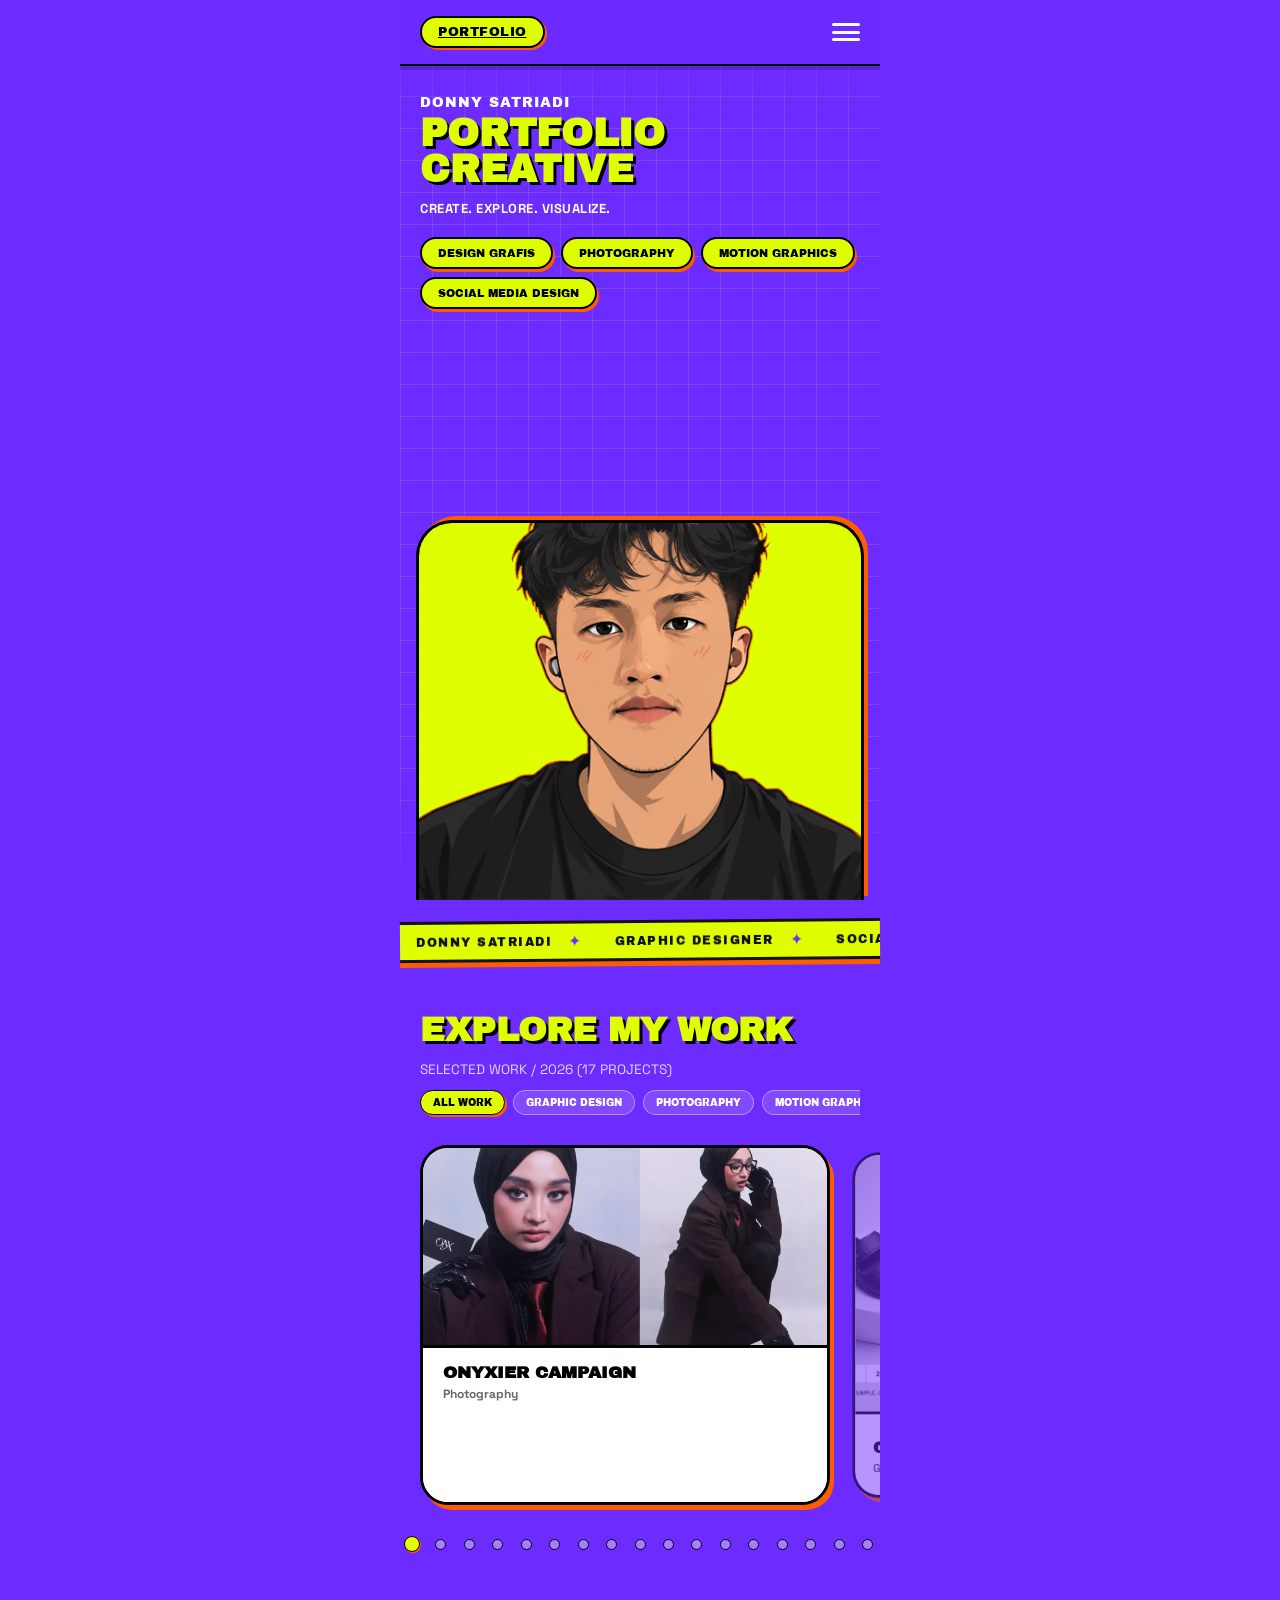
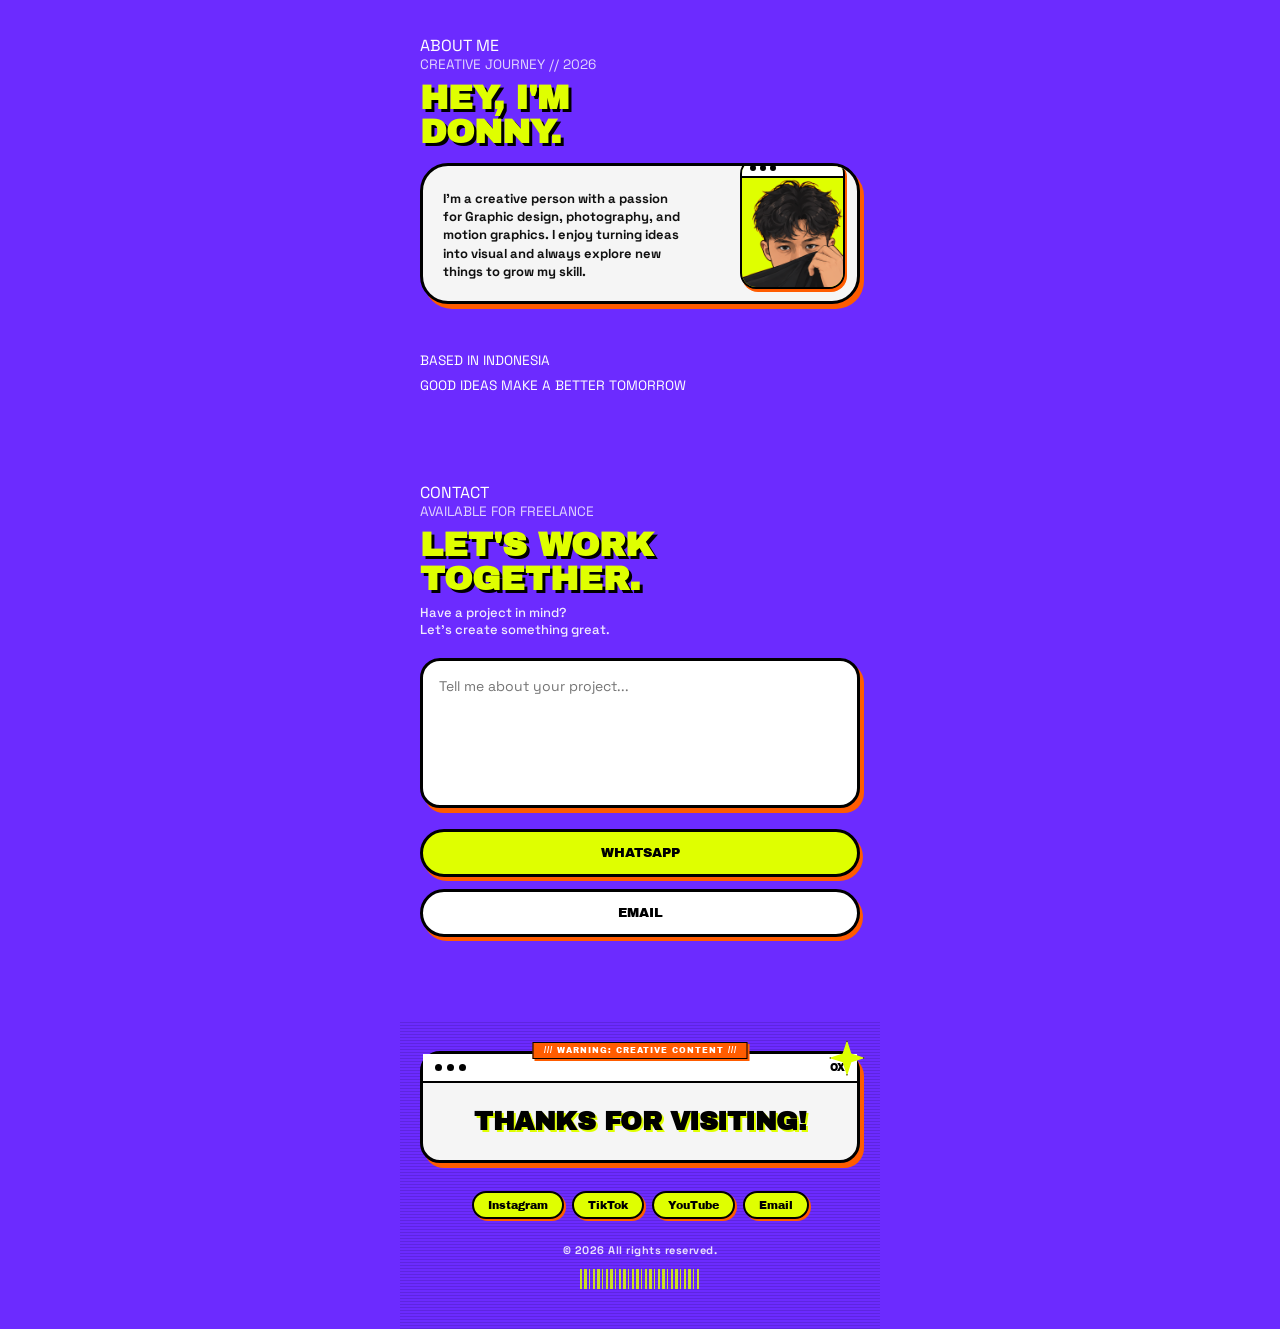
==== commit 9a0d8939: "Add files via upload" ====
--- a/mobile.html
+++ b/mobile.html
@@ -5,6 +5,8 @@
   <meta name="viewport" content="width=device-width, initial-scale=1.0">
   <title>Donny Satriadi - Portfolio</title>
   <link rel="stylesheet" href="mobile.css">
+  <link rel="stylesheet" href="animations.css">
+  <link rel="icon" type="image/png" href="images/favicon.png">
 </head>
 <body class="mobile-layout">
   <div class="loader-screen">
@@ -41,6 +43,7 @@
         <a href="#work" class="btn btn-work">DESIGN GRAFIS</a>
         <a href="#work" class="btn btn-about">PHOTOGRAPHY</a>
         <a href="#work" class="btn btn-contact">MOTION GRAPHICS</a>
+        <a href="#work" class="btn btn-social">SOCIAL MEDIA DESIGN</a>
       </div>
     </div>
 
@@ -73,14 +76,33 @@
     </div>
   </div>
 
+  <!-- KINETIC INFINITE MARQUEE -->
+  <div class="marquee-container" aria-hidden="true" style="margin: 20px 0 28px;">
+    <div class="marquee-track">
+      <div class="marquee-item" style="font-size: 12px; padding: 8px 16px;"><span>DONNY SATRIADI</span><span class="marquee-star">✦</span></div>
+      <div class="marquee-item" style="font-size: 12px; padding: 8px 16px;"><span>GRAPHIC DESIGNER</span><span class="marquee-star">✦</span></div>
+      <div class="marquee-item" style="font-size: 12px; padding: 8px 16px;"><span>SOCIAL MEDIA DESIGN</span><span class="marquee-star">✦</span></div>
+      <div class="marquee-item" style="font-size: 12px; padding: 8px 16px;"><span>PHOTOGRAPHY</span><span class="marquee-star">✦</span></div>
+      <div class="marquee-item" style="font-size: 12px; padding: 8px 16px;"><span>MOTION GRAPHICS</span><span class="marquee-star">✦</span></div>
+      <div class="marquee-item" style="font-size: 12px; padding: 8px 16px;"><span>SELECTED WORKS 2026</span><span class="marquee-star">✦</span></div>
+      <div class="marquee-item" style="font-size: 12px; padding: 8px 16px;"><span>DONNY SATRIADI</span><span class="marquee-star">✦</span></div>
+      <div class="marquee-item" style="font-size: 12px; padding: 8px 16px;"><span>GRAPHIC DESIGNER</span><span class="marquee-star">✦</span></div>
+      <div class="marquee-item" style="font-size: 12px; padding: 8px 16px;"><span>SOCIAL MEDIA DESIGN</span><span class="marquee-star">✦</span></div>
+      <div class="marquee-item" style="font-size: 12px; padding: 8px 16px;"><span>PHOTOGRAPHY</span><span class="marquee-star">✦</span></div>
+      <div class="marquee-item" style="font-size: 12px; padding: 8px 16px;"><span>MOTION GRAPHICS</span><span class="marquee-star">✦</span></div>
+      <div class="marquee-item" style="font-size: 12px; padding: 8px 16px;"><span>SELECTED WORKS 2026</span><span class="marquee-star">✦</span></div>
+    </div>
+  </div>
+
   <section id="work" class="mobile-work">
     <div class="work-header">
       <h2 class="section-title">EXPLORE MY WORK</h2>
       <p class="work-subtitle" style="font-size: 0.85rem; opacity: 0.8; margin-bottom: 12px;">SELECTED WORK / 2026</p>
       <ul class="work-categories">
-        <li class="category-item active" data-category="design">DESIGN GRAFIS</li>
+        <li class="category-item active" data-category="all">ALL WORK</li>
+        <li class="category-item" data-category="design">GRAPHIC DESIGN</li>
         <li class="category-item" data-category="photography">PHOTOGRAPHY</li>
-        <li class="category-item" data-category="motion">MOTION GRAPHIC</li>
+        <li class="category-item" data-category="motion">MOTION GRAPHICS</li>
       </ul>
     </div>
 
@@ -121,6 +143,7 @@
           <li class="skill-pill">GRAPHIC DESIGN</li>
           <li class="skill-pill">PHOTOGRAPHY</li>
           <li class="skill-pill">MOTION GRAPHICS</li>
+          <li class="skill-pill">SOCIAL MEDIA DESIGN</li>
         </ul>
       </div>
 
@@ -183,6 +206,39 @@
     </div>
   </footer>
 
+  <!-- PROJECT DETAIL MODAL -->
+  <div class="project-modal" id="projectModal" aria-hidden="true" role="dialog" aria-modal="true">
+    <div class="project-modal-backdrop" id="modalBackdrop"></div>
+    <div class="project-modal-dialog">
+      <button type="button" class="modal-close-btn" id="modalCloseBtn" aria-label="Close Project Details">&times;</button>
+      <div class="modal-slideshow-container" id="modalSlideshowContainer">
+        <button type="button" class="modal-slide-nav modal-slide-prev" id="modalPrevBtn" aria-label="Previous Slide">
+          <svg width="20" height="20" viewBox="0 0 24 24" fill="none" stroke="currentColor" stroke-width="3" stroke-linecap="round" stroke-linejoin="round"><polyline points="15 18 9 12 15 6"></polyline></svg>
+        </button>
+        <div class="modal-media-wrap" id="modalMediaWrap">
+          <img src="" alt="" class="modal-media-img" id="modalMediaImg">
+        </div>
+        <button type="button" class="modal-slide-nav modal-slide-next" id="modalNextBtn" aria-label="Next Slide">
+          <svg width="20" height="20" viewBox="0 0 24 24" fill="none" stroke="currentColor" stroke-width="3" stroke-linecap="round" stroke-linejoin="round"><polyline points="9 18 15 12 9 6"></polyline></svg>
+        </button>
+        <div class="modal-slide-indicator" id="modalSlideIndicator">01 / 01</div>
+      </div>
+      <div class="modal-details">
+        <div class="modal-header-meta">
+          <span class="modal-number" id="modalNumber">01</span>
+          <span class="modal-category" id="modalCategory">GRAPHIC DESIGN</span>
+          <span class="modal-subcategory" id="modalSubcategory" style="display: none;">SOCIAL MEDIA DESIGN</span>
+          <span class="modal-year" id="modalYear">2026</span>
+        </div>
+        <h3 class="modal-title" id="modalTitle">ONYXIER CAMPAIGN</h3>
+        <p class="modal-subtitle" id="modalSubtitle">SPRING/SUMMER 2026 COLLECTION</p>
+        <p class="modal-description" id="modalDesc"></p>
+        <div class="modal-tags" id="modalTags"></div>
+      </div>
+    </div>
+  </div>
+
   <script src="mobile.js"></script>
+  <script src="animations.js"></script>
 </body>
 </html>
--- a/mobile.css
+++ b/mobile.css
@@ -9,9 +9,19 @@
 
 html {
   scroll-behavior: smooth;
+  scrollbar-width: none !important;
+  cursor: url('images/cursor-3d.png') 0 0, auto;
+}
+
+html::-webkit-scrollbar,
+body::-webkit-scrollbar {
+  display: none !important;
+  width: 0 !important;
+  height: 0 !important;
 }
 
 body.mobile-layout {
+  cursor: url('images/cursor-3d.png') 0 0, auto;
   width: 100%;
   max-width: 480px;
   margin: 0 auto;
@@ -39,7 +49,7 @@
   position: fixed;
   top: 0;
   left: 50%;
-  transform: translateX(-50%);
+  transform: translateX(-50%) translateZ(0);
   width: 100%;
   max-width: 480px;
   height: 100vh;
@@ -78,7 +88,7 @@
   position: fixed;
   top: 0;
   left: 50%;
-  transform: translateX(-50%);
+  transform: translateX(-50%) translateZ(0);
   width: 100%;
   max-width: 480px;
   z-index: 100;
@@ -208,7 +218,7 @@
   width: 100%;
   height: 100%;
   object-fit: cover;
-  object-position: top center;
+  object-position: bottom center;
   display: block;
 }
 
@@ -395,6 +405,71 @@
   display: none;
 }
 
+/* Empty State Mobile */
+.mobile-empty-state {
+  width: 100%;
+  padding: 36px 20px;
+  text-align: center;
+  background-color: #101010;
+  border: 3px solid #000000;
+  border-radius: 24px;
+  box-shadow: 4px 5px 0 #FF5C00;
+  margin: 10px 0;
+  flex: 0 0 100%;
+}
+
+.mobile-empty-badge {
+  display: inline-block;
+  font-family: 'Space Grotesk', sans-serif;
+  font-size: 10px;
+  font-weight: 700;
+  letter-spacing: 1px;
+  color: #000000;
+  background-color: #DFFF00;
+  padding: 3px 12px;
+  border-radius: 20px;
+  border: 1.5px solid #000000;
+  margin-bottom: 14px;
+  text-transform: uppercase;
+}
+
+.mobile-empty-title {
+  font-family: 'Archivo Black', sans-serif;
+  font-size: 18px;
+  color: #FFFFFF;
+  margin-bottom: 10px;
+  text-transform: uppercase;
+  line-height: 1.25;
+}
+
+.mobile-empty-desc {
+  font-family: 'Space Grotesk', sans-serif;
+  font-size: 13px;
+  color: rgba(255, 255, 255, 0.75);
+  line-height: 1.5;
+  margin-bottom: 22px;
+}
+
+.mobile-empty-reset {
+  font-family: 'Archivo Black', sans-serif;
+  font-size: 11.5px;
+  background-color: #DFFF00;
+  color: #000000;
+  border: 2px solid #000000;
+  box-shadow: 2px 3px 0 #FF5C00;
+  border-radius: 50px;
+  padding: 10px 22px;
+  cursor: pointer;
+  letter-spacing: 0.5px;
+  text-transform: uppercase;
+  transition: transform 0.15s ease;
+}
+
+.mobile-empty-reset:active {
+  transform: translateY(2px);
+  box-shadow: 0 0 0 #FF5C00;
+}
+
 .project-card {
   height: 360px;
   background-color: #F5F5F5;
@@ -587,8 +662,10 @@
 
 .profile-img {
   width: 100%;
-  height: 95px;
+  height: 100%;
+  min-height: 95px;
   object-fit: cover;
+  object-position: center;
   display: block;
 }
 
@@ -749,7 +826,7 @@
   position: absolute;
   top: -12px;
   left: 50%;
-  transform: translateX(-50%);
+  transform: translateX(-50%) translateZ(0);
   background-color: #FF5C00;
   color: #FFFFFF;
   font-family: 'Archivo Black', sans-serif;
@@ -973,3 +1050,311 @@
   0% { transform: scaleX(0.15); }
   100% { transform: scaleX(1); }
 }
+
+/* ==========================================
+   PROJECT DETAIL MODAL (MOBILE)
+   ========================================== */
+.project-modal {
+  position: fixed;
+  inset: 0;
+  z-index: 99999;
+  display: flex;
+  align-items: center;
+  justify-content: center;
+  opacity: 0;
+  visibility: hidden;
+  transition: opacity 0.25s ease, visibility 0.25s ease;
+  padding: 14px;
+}
+
+.project-modal.is-open {
+  opacity: 1;
+  visibility: visible;
+}
+
+.project-modal-backdrop {
+  position: absolute;
+  inset: 0;
+  background-color: rgba(14, 10, 24, 0.88);
+  backdrop-filter: blur(8px);
+  -webkit-backdrop-filter: blur(8px);
+}
+
+.project-modal-dialog {
+  position: relative;
+  z-index: 2;
+  width: 100%;
+  max-width: var(--modal-max-width, 480px);
+  max-height: 90vh;
+  max-height: 90dvh;
+  background-color: #6C2BFF;
+  border: 3.5px solid #101010;
+  border-radius: 22px;
+  box-shadow: 8px 10px 0 #FF6500;
+  overflow-x: hidden;
+  overflow-y: auto;
+  display: flex;
+  flex-direction: column;
+  transform: scale(0.92);
+  transition: transform 0.25s cubic-bezier(0.2, 0.8, 0.2, 1), max-width 0.25s ease;
+  scrollbar-width: none;
+  -ms-overflow-style: none;
+}
+
+.project-modal-dialog::-webkit-scrollbar {
+  display: none;
+}
+
+.project-modal.is-open .project-modal-dialog {
+  transform: scale(1);
+}
+
+.modal-close-btn {
+  position: absolute;
+  top: 12px;
+  right: 12px;
+  width: 36px;
+  height: 36px;
+  border-radius: 50%;
+  background-color: #DFFF00;
+  border: 2.5px solid #101010;
+  box-shadow: 2.5px 2.5px 0 #FF6500;
+  font-size: 24px;
+  font-weight: 900;
+  color: #101010;
+  display: flex;
+  align-items: center;
+  justify-content: center;
+  cursor: pointer;
+  z-index: 10;
+  line-height: 1;
+  transition: transform 0.15s ease;
+}
+
+.modal-close-btn:active {
+  transform: scale(0.92);
+}
+
+.modal-slideshow-container {
+  position: relative;
+  width: 100%;
+  display: flex;
+  align-items: center;
+  justify-content: center;
+  padding: 38px 16px 14px;
+  background-color: transparent;
+  flex-shrink: 0;
+  box-sizing: border-box;
+}
+
+.modal-media-wrap {
+  width: 100%;
+  background: transparent;
+  overflow: hidden;
+  display: flex;
+  align-items: center;
+  justify-content: center;
+  position: relative;
+  flex-shrink: 0;
+}
+
+.modal-media-img {
+  display: block;
+  width: 100%;
+  height: auto;
+  max-width: 100%;
+  max-height: 48vh;
+  max-height: 48dvh;
+  aspect-ratio: var(--img-aspect-ratio, auto);
+  object-fit: contain;
+  background-color: transparent;
+  border-radius: 10px;
+  transition: opacity 0.2s ease, transform 0.2s cubic-bezier(0.2, 0.8, 0.2, 1);
+}
+
+.modal-media-img.is-transitioning {
+  opacity: 0.4;
+  transform: scale(0.97);
+}
+
+.project-modal-dialog[data-aspect-ratio="3-4"] .modal-media-img,
+.project-modal-dialog[data-aspect-ratio="portrait"] .modal-media-img {
+  width: auto;
+  max-width: 100%;
+  max-height: 46vh;
+  max-height: 46dvh;
+  margin: 0 auto;
+}
+
+.modal-details {
+  padding: 18px 20px 22px;
+  background-color: #6C2BFF;
+  overflow-y: auto;
+  flex: 1;
+}
+
+.modal-header-meta {
+  display: flex;
+  align-items: center;
+  gap: 8px;
+  margin-bottom: 10px;
+}
+
+.modal-number {
+  font-family: 'Archivo Black', sans-serif;
+  font-size: 15px;
+  color: #DFFF00;
+}
+
+.modal-category {
+  font-family: 'Space Grotesk', sans-serif;
+  font-size: 10px;
+  font-weight: 700;
+  color: #FFFFFF;
+  background-color: rgba(255, 255, 255, 0.15);
+  border: 1px solid rgba(255, 255, 255, 0.4);
+  padding: 2px 8px;
+  border-radius: 4px;
+  letter-spacing: 0.5px;
+  text-transform: uppercase;
+}
+
+.modal-subcategory {
+  font-family: 'Space Grotesk', sans-serif;
+  font-size: 10px;
+  font-weight: 700;
+  color: #101010;
+  background-color: #DFFF00;
+  border: 1px solid #101010;
+  box-shadow: 1.5px 1.5px 0 #FF6500;
+  padding: 2px 8px;
+  border-radius: 4px;
+  letter-spacing: 0.5px;
+  text-transform: uppercase;
+}
+
+/* Modal Slideshow Controls (Mobile) */
+.modal-slide-nav {
+  position: absolute;
+  top: 50%;
+  transform: translateY(-50%);
+  width: 38px;
+  height: 38px;
+  border-radius: 50%;
+  background-color: #DFFF00;
+  border: 2.5px solid #101010;
+  box-shadow: 2.5px 2.5px 0 #FF6500;
+  color: #101010;
+  display: flex;
+  align-items: center;
+  justify-content: center;
+  cursor: pointer;
+  z-index: 10;
+  transition: transform 0.15s ease;
+  user-select: none;
+}
+
+.modal-slide-nav:active {
+  transform: translateY(-50%) scale(0.92);
+  box-shadow: 1px 1px 0 #FF6500;
+}
+
+.modal-slide-prev {
+  left: 8px;
+}
+
+.modal-slide-next {
+  right: 8px;
+}
+
+.modal-slide-indicator {
+  position: absolute;
+  bottom: 0px;
+  left: 50%;
+  transform: translateX(-50%);
+  font-family: 'Space Grotesk', sans-serif;
+  font-size: 10px;
+  font-weight: 700;
+  letter-spacing: 1.2px;
+  color: #DFFF00;
+  background: rgba(16, 16, 16, 0.85);
+  border: 1.5px solid #DFFF00;
+  box-shadow: 1.5px 1.5px 0 #FF6500;
+  padding: 2px 10px;
+  border-radius: 50px;
+  z-index: 8;
+  white-space: nowrap;
+  user-select: none;
+}
+
+/* Mobile card image badge */
+.card-image-badge {
+  position: absolute;
+  top: 10px;
+  right: 10px;
+  z-index: 4;
+  font-family: 'Space Grotesk', sans-serif;
+  font-size: 9px;
+  font-weight: 700;
+  letter-spacing: 0.5px;
+  color: #DFFF00;
+  background: rgba(16, 16, 16, 0.82);
+  border: 1.5px solid #DFFF00;
+  box-shadow: 1.5px 1.5px 0 #FF5C00;
+  border-radius: 50px;
+  padding: 2px 8px;
+  text-transform: uppercase;
+}
+
+.modal-year {
+  font-family: 'Space Grotesk', sans-serif;
+  font-size: 11px;
+  font-weight: 600;
+  color: rgba(255, 255, 255, 0.7);
+  margin-left: auto;
+}
+
+.modal-title {
+  font-family: 'Archivo Black', sans-serif;
+  font-size: 22px;
+  color: #DFFF00;
+  line-height: 1.15;
+  margin-bottom: 4px;
+  text-shadow: 2px 2px 0 #101010;
+}
+
+.modal-subtitle {
+  font-family: 'Space Grotesk', sans-serif;
+  font-size: 12px;
+  font-weight: 700;
+  color: #FFFFFF;
+  letter-spacing: 0.5px;
+  margin-bottom: 12px;
+  opacity: 0.9;
+}
+
+.modal-description {
+  font-family: 'Space Grotesk', sans-serif;
+  font-size: 13px;
+  line-height: 1.5;
+  color: #FFFFFF;
+  margin-bottom: 14px;
+  opacity: 0.9;
+}
+
+.modal-tags {
+  display: flex;
+  flex-wrap: wrap;
+  gap: 6px;
+}
+
+.modal-tag-pill {
+  font-family: 'Space Grotesk', sans-serif;
+  font-size: 11px;
+  font-weight: 700;
+  color: #101010;
+  background-color: #FFE88C;
+  border: 2px solid #101010;
+  padding: 3px 10px;
+  border-radius: 50px;
+}
--- a/animations.css
+++ b/animations.css
@@ -0,0 +1,437 @@
+/* ========================================================
+   DONNY SATRIADI PORTFOLIO — HIGH PERFORMANCE ANIMATIONS
+   Optimized for 60-120 FPS, GPU-composited, zero layout thrashing
+   ======================================================== */
+
+/* Native hardware smooth scrolling */
+html {
+  scroll-behavior: smooth;
+  scrollbar-width: none !important;
+}
+
+html::-webkit-scrollbar,
+body::-webkit-scrollbar {
+  display: none !important;
+  width: 0 !important;
+  height: 0 !important;
+}
+
+/* --------------------------------------------------------
+   RETRO 3D PIXEL CURSOR (Native 0ms Latency Hardware Cursor)
+   -------------------------------------------------------- */
+html, body {
+  cursor: url('images/cursor-3d.png') 0 0, auto !important;
+}
+
+a, button, input, textarea, select,
+.btn, .filter-btn, .category-pill, .category-item,
+.project-item, .featured-project, .nav-link, .action-btn,
+.skill-pill, .brand-logo, .location-pill, .tagline-pill,
+[role="button"] {
+  cursor: url('images/cursor-pointer.png') 0 0, pointer !important;
+}
+
+/* --------------------------------------------------------
+   1. KINETIC INFINITE MARQUEE (100% GPU Compositor)
+   -------------------------------------------------------- */
+.marquee-container {
+  width: 100%;
+  overflow: hidden;
+  background-color: #DFFF00;
+  border-top: 3px solid #111111;
+  border-bottom: 3px solid #111111;
+  box-shadow: 0 5px 0 #FF5C00;
+  margin: 28px 0 48px;
+  position: relative;
+  z-index: 10;
+  transform: rotate(-0.5deg) translateZ(0);
+  will-change: transform;
+}
+
+.marquee-track {
+  display: flex;
+  width: max-content;
+  white-space: nowrap;
+  animation: marqueeScroll 20s linear infinite;
+  will-change: transform;
+  transform: translateZ(0);
+}
+
+.marquee-track:hover {
+  animation-play-state: paused;
+}
+
+.marquee-item {
+  display: inline-flex;
+  align-items: center;
+  gap: 16px;
+  padding: 10px 20px;
+  font-family: 'Archivo Black', sans-serif;
+  font-size: 14px;
+  color: #111111;
+  letter-spacing: 1.5px;
+  text-transform: uppercase;
+}
+
+.marquee-star {
+  color: #6C2BFF;
+  font-size: 16px;
+  display: inline-block;
+  animation: starSpin 8s linear infinite;
+  will-change: transform;
+}
+
+@keyframes marqueeScroll {
+  0% { transform: translate3d(0, 0, 0); }
+  100% { transform: translate3d(-50%, 0, 0); }
+}
+
+@keyframes starSpin {
+  0% { transform: rotate(0deg); }
+  100% { transform: rotate(360deg); }
+}
+
+/* --------------------------------------------------------
+   2. 3D CARD TILT (Pure GPU transform)
+   -------------------------------------------------------- */
+.tilt-card {
+  will-change: transform;
+  transform-style: preserve-3d;
+  transition: transform 0.2s cubic-bezier(0.2, 0.8, 0.2, 1);
+}
+
+/* --------------------------------------------------------
+   3. CLICK & TAP SPARKLE BURST (Lightweight)
+   -------------------------------------------------------- */
+.y2k-particle {
+  position: fixed;
+  pointer-events: none;
+  z-index: 999999;
+  font-family: 'Archivo Black', sans-serif;
+  user-select: none;
+  animation: particleFly 0.42s cubic-bezier(0.12, 0.8, 0.32, 1) forwards;
+  will-change: transform, opacity;
+}
+
+@keyframes particleFly {
+  0% {
+    opacity: 1;
+    transform: translate(-50%, -50%) translate3d(0, 0, 0) scale(1) rotate(0deg);
+  }
+  60% {
+    opacity: 0.9;
+  }
+  100% {
+    opacity: 0;
+    transform: translate(-50%, -50%) translate3d(var(--tx), var(--ty), 0) scale(0.25) rotate(var(--rot));
+  }
+}
+
+/* --------------------------------------------------------
+   4. CARD SHUFFLE ANIMATION (Deck Shuffle Effect)
+   -------------------------------------------------------- */
+@keyframes cardShuffleOut {
+  0% {
+    opacity: 1;
+    transform: scale(1) translateY(0) rotate(0deg);
+  }
+  100% {
+    opacity: 0;
+    transform: scale(0.9) translateY(14px) rotate(var(--shuffle-rot, -3deg));
+  }
+}
+
+@keyframes cardShuffleIn {
+  0% {
+    opacity: 0;
+    transform: scale(0.85) translateY(-14px) rotate(var(--shuffle-rot, 3deg));
+  }
+  70% {
+    opacity: 1;
+    transform: scale(1.02) translateY(-2px) rotate(0deg);
+  }
+  100% {
+    opacity: 1;
+    transform: scale(1) translateY(0) rotate(0deg);
+  }
+}
+
+.card-shuffle-out {
+  animation: cardShuffleOut 0.14s ease-in forwards !important;
+  will-change: transform, opacity;
+}
+
+.card-shuffle-in {
+  animation: cardShuffleIn 0.35s cubic-bezier(0.34, 1.56, 0.64, 1) backwards !important;
+  will-change: transform, opacity;
+}
+
+/* --------------------------------------------------------
+   5. FLOATING PARALLAX
+   -------------------------------------------------------- */
+.floating-element {
+  animation: gentleFloat 5s ease-in-out infinite alternate;
+  will-change: transform;
+}
+
+.floating-element-delay {
+  animation: gentleFloat 5.8s ease-in-out 1.5s infinite alternate;
+  will-change: transform;
+}
+
+@keyframes gentleFloat {
+  0% {
+    transform: translate3d(0, 0, 0) rotate(0deg);
+  }
+  50% {
+    transform: translate3d(0, -6px, 0) rotate(1deg);
+  }
+  100% {
+    transform: translate3d(0, 3px, 0) rotate(-1deg);
+  }
+}
+
+/* --------------------------------------------------------
+   6. TACTILE BUTTON PRESS
+   -------------------------------------------------------- */
+.filter-btn,
+.category-pill,
+.category-item,
+.action-btn,
+.btn-mobile,
+.btn-desktop {
+  transition: transform 0.12s ease, box-shadow 0.12s ease !important;
+  will-change: transform;
+}
+
+.filter-btn:active,
+.category-pill:active,
+.category-item:active,
+.action-btn:active,
+.btn-mobile:active,
+.btn-desktop:active {
+  transform: translate3d(3px, 4px, 0) !important;
+  box-shadow: 0 0 0 transparent !important;
+}
+
+/* --------------------------------------------------------
+   7. HUD RULER SCROLL NAVIGATION RAIL (Inspired by HUD Caliper)
+   -------------------------------------------------------- */
+.hud-scroll-rail {
+  position: fixed;
+  right: 0;
+  top: 0;
+  height: 100vh;
+  width: 170px;
+  z-index: 9999;
+  pointer-events: none;
+  display: flex;
+  justify-content: flex-end;
+  user-select: none;
+}
+
+@media (max-width: 1023px) {
+  .hud-scroll-rail {
+    display: none !important;
+  }
+}
+
+.hud-rail-bg {
+  display: none !important;
+}
+
+.hud-ruler-scale {
+  position: absolute;
+  right: 0;
+  top: 85px;
+  bottom: 45px;
+  width: 48px;
+  display: flex;
+  flex-direction: column;
+  justify-content: space-between;
+  align-items: flex-end;
+  pointer-events: auto;
+  cursor: pointer;
+  padding-right: 6px;
+}
+
+.ruler-tick {
+  display: flex;
+  align-items: center;
+  justify-content: flex-end;
+  gap: 4px;
+  width: 100%;
+  height: 1px;
+  position: relative;
+}
+
+.ruler-tick .tick-line {
+  height: 1.5px;
+  background-color: rgba(255, 255, 255, 0.4);
+  box-shadow: 1px 1px 0 rgba(17, 17, 17, 0.4);
+  transition: background-color 0.15s ease, width 0.15s ease;
+}
+
+.ruler-tick.minor .tick-line {
+  width: 7px;
+}
+
+.ruler-tick.major .tick-line {
+  width: 15px;
+  background-color: #FFFFFF;
+  box-shadow: 1px 1px 0 #111111;
+}
+
+.ruler-tick .tick-num {
+  font-family: 'Space Grotesk', monospace;
+  font-size: 8.5px;
+  font-weight: 700;
+  color: rgba(255, 255, 255, 0.75);
+  line-height: 1;
+  margin-right: 3px;
+  text-shadow: 1px 1px 0 #111111;
+}
+
+.ruler-tick.is-active .tick-line {
+  background-color: #DFFF00;
+  width: 22px;
+  box-shadow: 0 0 10px #DFFF00, 1px 1px 0 #111111;
+}
+
+.ruler-tick.is-active .tick-num {
+  color: #DFFF00;
+  font-weight: 900;
+  text-shadow: 0 0 8px rgba(223, 255, 0, 0.8), 1px 1px 0 #111111;
+}
+
+.hud-scroll-needle {
+  position: absolute;
+  right: 0;
+  top: 85px;
+  width: 90px;
+  height: 2px;
+  pointer-events: auto;
+  cursor: grab;
+  transform: translateY(0);
+  will-change: transform;
+  z-index: 25;
+  display: flex;
+  align-items: center;
+  justify-content: flex-end;
+  transition: transform 0.08s linear;
+}
+
+.hud-needle-badge {
+  font-family: 'Archivo Black', sans-serif;
+  font-size: 9px;
+  color: #111111;
+  background-color: #DFFF00;
+  padding: 2px 6px;
+  border-radius: 4px;
+  border: 1.5px solid #111111;
+  box-shadow: 2px 2px 0 #FF5C00, 0 0 10px rgba(223, 255, 0, 0.4);
+  margin-right: 5px;
+  white-space: nowrap;
+}
+
+.hud-needle-line {
+  width: 32px;
+  height: 2.5px;
+  background-color: #DFFF00;
+  box-shadow: 0 0 12px #DFFF00, 1px 1px 0 #111111;
+}
+
+.hud-rail-sections {
+  position: absolute;
+  right: 44px;
+  top: 85px;
+  bottom: 45px;
+  width: 140px;
+  pointer-events: none;
+}
+
+.hud-section-link {
+  position: absolute;
+  right: 0;
+  transform: translateY(-50%);
+  display: flex;
+  align-items: center;
+  gap: 8px;
+  text-decoration: none;
+  pointer-events: auto;
+  cursor: pointer;
+  transition: transform 0.2s cubic-bezier(0.2, 0.8, 0.2, 1), opacity 0.2s ease;
+  opacity: 0.65;
+}
+
+.hud-section-link:hover {
+  opacity: 1;
+  transform: translateY(-50%) translateX(-3px);
+}
+
+.hud-section-link.active {
+  opacity: 1;
+}
+
+.hud-section-label {
+  font-family: 'Archivo Black', sans-serif;
+  font-size: 10px;
+  letter-spacing: 1.2px;
+  color: #FFFFFF;
+  text-transform: uppercase;
+  white-space: nowrap;
+  background: transparent;
+  border: none;
+  box-shadow: none;
+  text-shadow: 2px 2px 0 #111111;
+  transition: all 0.2s cubic-bezier(0.2, 0.8, 0.2, 1);
+}
+
+.hud-section-link:hover .hud-section-label {
+  color: #DFFF00;
+  text-shadow: 2px 2px 0 #111111, 0 0 8px rgba(223, 255, 0, 0.6);
+}
+
+.hud-section-link.active .hud-section-label {
+  color: #DFFF00;
+  text-shadow: 2px 2px 0 #111111, 0 0 12px rgba(223, 255, 0, 0.85);
+}
+
+.hud-leader-line {
+  width: 24px;
+  height: 1.5px;
+  background: rgba(255, 255, 255, 0.45);
+  box-shadow: 1px 1px 0 #111111;
+  transition: all 0.2s ease;
+}
+
+.hud-section-link.active .hud-leader-line {
+  background: #DFFF00;
+  width: 32px;
+  box-shadow: 0 0 10px #DFFF00, 1px 1px 0 #111111;
+}
+
+/* --------------------------------------------------------
+   8. ACCESSIBILITY
+   -------------------------------------------------------- */
+@media (prefers-reduced-motion: reduce) {
+  html {
+    scroll-behavior: auto;
+  }
+  .y2k-particle {
+    display: none !important;
+  }
+  .marquee-track,
+  .floating-element,
+  .floating-element-delay,
+  .marquee-star {
+    animation: none !important;
+  }
+  .tilt-card {
+    transform: none !important;
+  }
+  * {
+    transition-duration: 0.01ms !important;
+    animation-duration: 0.01ms !important;
+  }
+}
